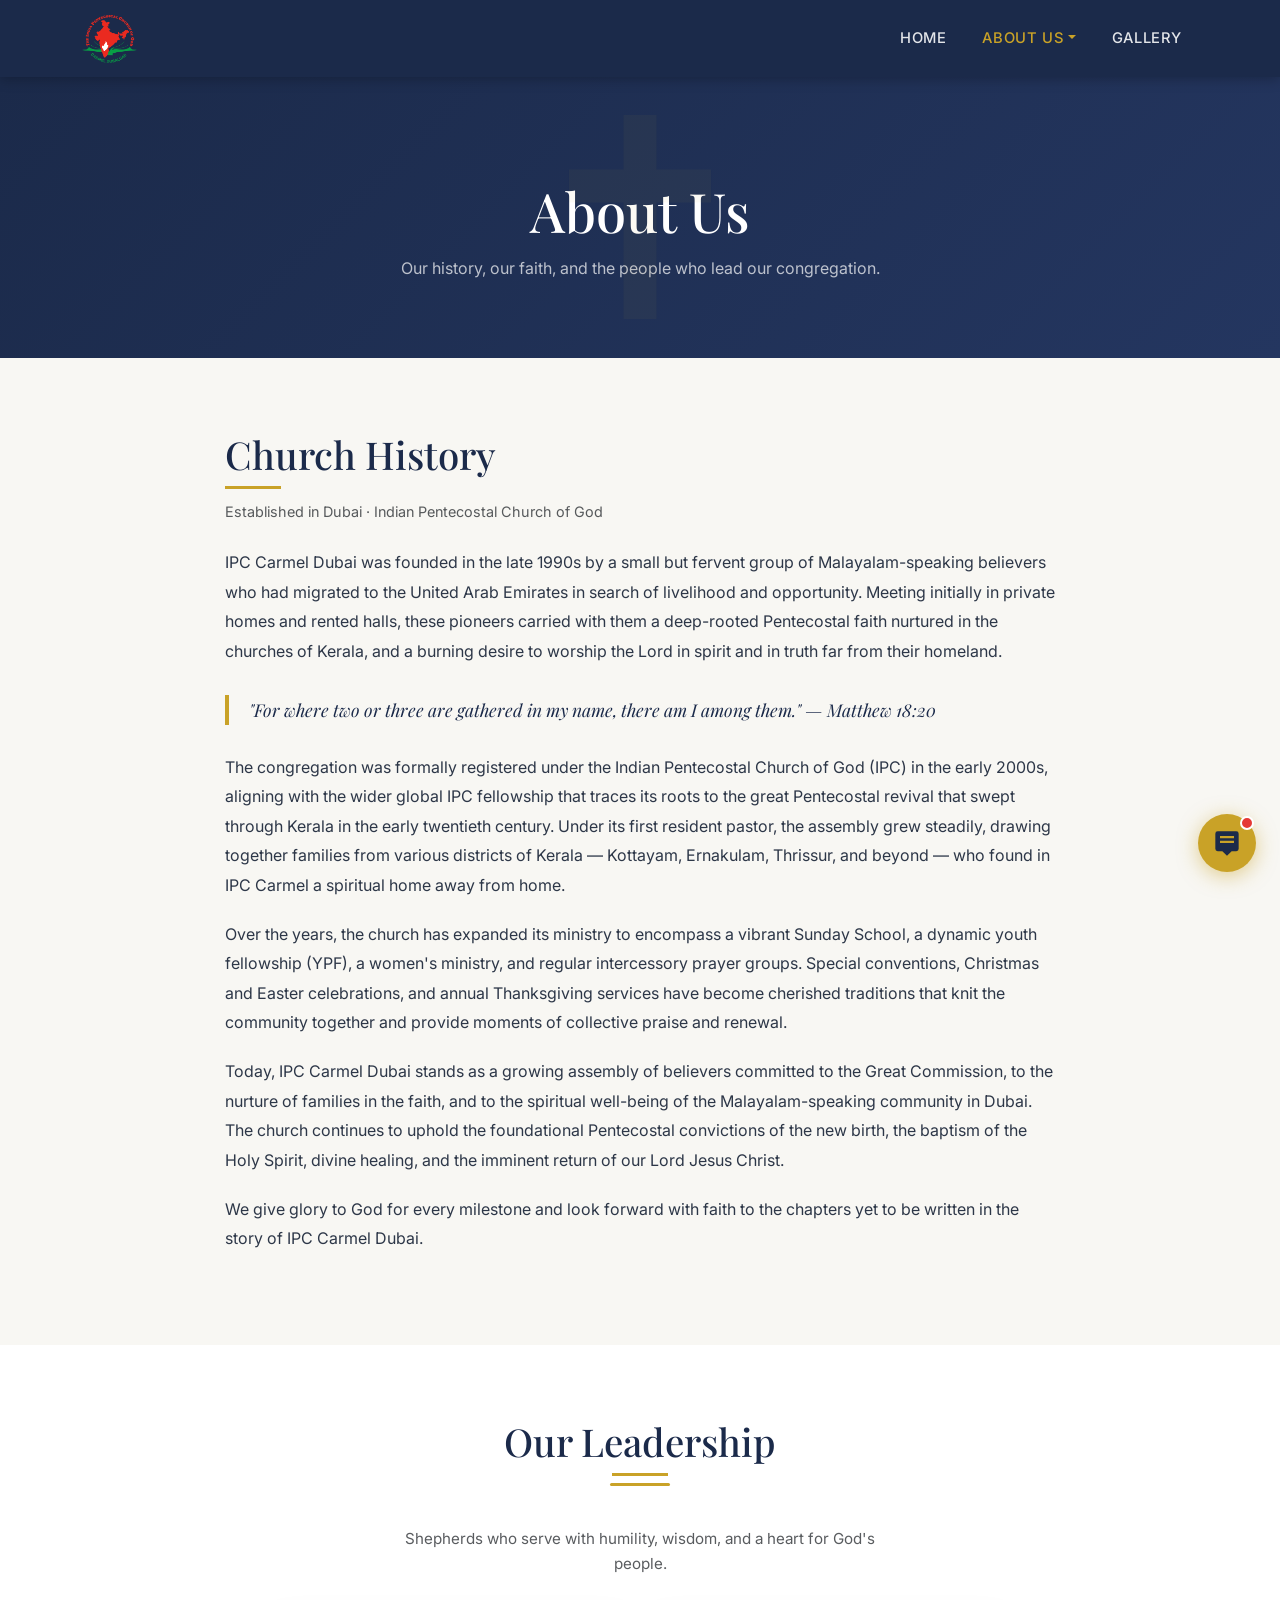
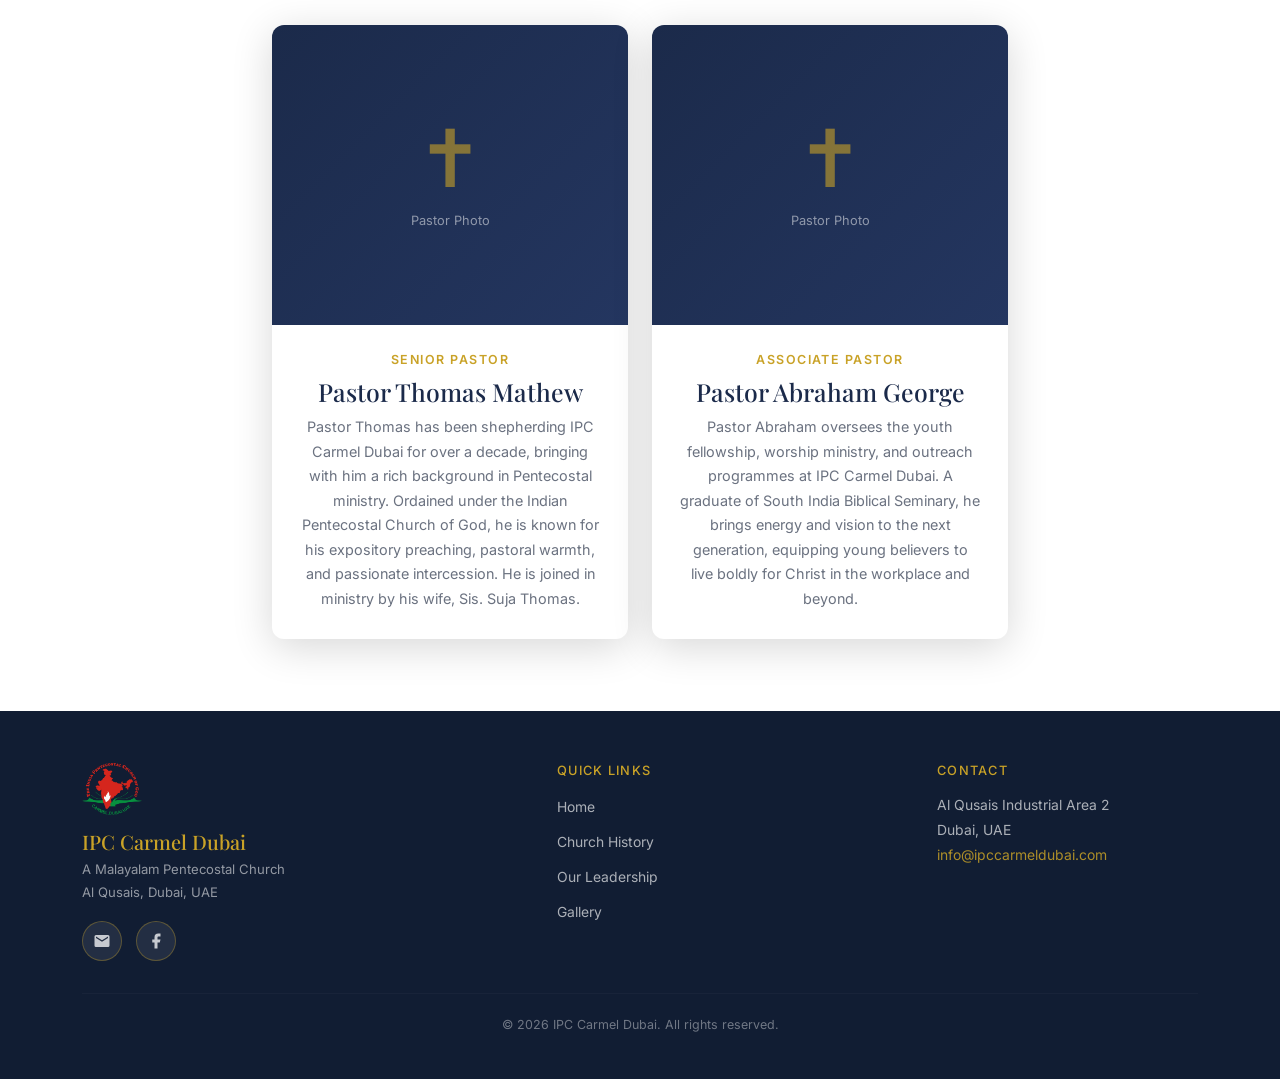
==== about.html @ 07fa3ba3 "Initial commit – IPC Carmel Dubai website" ====
<!DOCTYPE html>
<html lang="en">
<head>
  <meta charset="UTF-8">
  <meta name="viewport" content="width=device-width, initial-scale=1.0">
  <meta name="description" content="Learn about IPC Carmel Dubai – our church history, vision, and leadership team.">
  <title>About Us – IPC Carmel Dubai</title>
  <link rel="stylesheet" href="css/bootstrap.min.css">
  <link rel="stylesheet" href="css/style.css">
</head>
<body>

  <!-- ═══════════════════════════════ NAVBAR ═══════════════════════════════ -->
  <nav class="navbar navbar-expand-lg sticky-top" aria-label="Main navigation">
    <div class="container">
      <a class="navbar-brand" href="index.html">
        <img src="images/logo/logo.png" alt="IPC Carmel Dubai logo" width="180" height="57">
      </a>
      <button class="navbar-toggler" type="button"
              data-bs-toggle="collapse" data-bs-target="#mainNav"
              aria-controls="mainNav" aria-expanded="false" aria-label="Toggle navigation">
        <span class="navbar-toggler-icon"></span>
      </button>
      <div class="collapse navbar-collapse" id="mainNav">
        <ul class="navbar-nav ms-auto align-items-lg-center gap-lg-1">
          <li class="nav-item">
            <a class="nav-link" href="index.html">Home</a>
          </li>
          <li class="nav-item dropdown">
            <a class="nav-link dropdown-toggle active" href="#" role="button"
               data-bs-toggle="dropdown" aria-expanded="false">About Us</a>
            <ul class="dropdown-menu">
              <li><a class="dropdown-item" href="#church-history">Church History</a></li>
              <li><a class="dropdown-item" href="#our-leadership">Our Leadership</a></li>
            </ul>
          </li>
          <li class="nav-item">
            <a class="nav-link" href="gallery.html">Gallery</a>
          </li>
        </ul>
      </div>
    </div>
  </nav>
  <!-- /NAVBAR -->

  <!-- ═══════════════════════════ PAGE HERO ════════════════════════════════ -->
  <div class="page-hero">
    <div class="container">
      <h1>About Us</h1>
      <p>Our history, our faith, and the people who lead our congregation.</p>
    </div>
  </div>

  <!-- ═══════════════════════════ CHURCH HISTORY ═══════════════════════════ -->
  <section class="history-section" id="church-history" aria-labelledby="historyHeading">
    <div class="container">
      <div class="row justify-content-center">
        <div class="col-12 col-lg-9">

          <div class="fade-up">
            <h2 class="section-heading" id="historyHeading">Church History</h2>
            <p class="text-muted mt-1 mb-4" style="font-size:0.9rem;">
              Established in Dubai · Indian Pentecostal Church of God
            </p>
          </div>

          <div class="history-content fade-up">
            <p>
              IPC Carmel Dubai was founded in the late 1990s by a small but fervent group of
              Malayalam-speaking believers who had migrated to the United Arab Emirates in search
              of livelihood and opportunity. Meeting initially in private homes and rented halls,
              these pioneers carried with them a deep-rooted Pentecostal faith nurtured in the
              churches of Kerala, and a burning desire to worship the Lord in spirit and in truth
              far from their homeland.
            </p>

            <div class="history-accent">
              "For where two or three are gathered in my name, there am I among them."
              — Matthew 18:20
            </div>

            <p>
              The congregation was formally registered under the Indian Pentecostal Church of God
              (IPC) in the early 2000s, aligning with the wider global IPC fellowship that traces
              its roots to the great Pentecostal revival that swept through Kerala in the early
              twentieth century. Under its first resident pastor, the assembly grew steadily,
              drawing together families from various districts of Kerala — Kottayam, Ernakulam,
              Thrissur, and beyond — who found in IPC Carmel a spiritual home away from home.
            </p>

            <p>
              Over the years, the church has expanded its ministry to encompass a vibrant Sunday
              School, a dynamic youth fellowship (YPF), a women's ministry, and regular
              intercessory prayer groups. Special conventions, Christmas and Easter celebrations,
              and annual Thanksgiving services have become cherished traditions that knit the
              community together and provide moments of collective praise and renewal.
            </p>

            <p>
              Today, IPC Carmel Dubai stands as a growing assembly of believers committed to the
              Great Commission, to the nurture of families in the faith, and to the spiritual
              well-being of the Malayalam-speaking community in Dubai. The church continues to
              uphold the foundational Pentecostal convictions of the new birth, the baptism of
              the Holy Spirit, divine healing, and the imminent return of our Lord Jesus Christ.
            </p>

            <p>
              We give glory to God for every milestone and look forward with faith to the
              chapters yet to be written in the story of IPC Carmel Dubai.
            </p>
          </div>

        </div>
      </div>
    </div>
  </section>
  <!-- /CHURCH HISTORY -->

  <!-- ═══════════════════════════ OUR LEADERSHIP ═══════════════════════════ -->
  <section class="leadership-section" id="our-leadership" aria-labelledby="leadershipHeading">
    <div class="container">

      <div class="text-center mb-5 fade-up">
        <h2 class="section-heading centered" id="leadershipHeading">Our Leadership</h2>
        <div class="gold-divider"></div>
        <p class="text-muted mt-2" style="max-width:520px;margin:0 auto;font-size:0.95rem;">
          Shepherds who serve with humility, wisdom, and a heart for God's people.
        </p>
      </div>

      <div class="row justify-content-center g-4">

        <!-- Senior Pastor card -->
        <div class="col-12 col-sm-8 col-md-5 col-lg-4 fade-up">
          <div class="pastor-card">
            <!--
              Replace this placeholder with a real photo:
              <img src="images/pastor-thomas.jpg" alt="Pastor Thomas Mathew" class="pastor-photo">
            -->
            <div class="pastor-photo-placeholder" role="img" aria-label="Pastor Thomas Mathew photo placeholder">
              <span aria-hidden="true">✝</span>
              <p>Pastor Photo</p>
            </div>
            <div class="pastor-info">
              <p class="pastor-title">Senior Pastor</p>
              <h3>Pastor Thomas Mathew</h3>
              <p>
                Pastor Thomas has been shepherding IPC Carmel Dubai for over a decade, bringing
                with him a rich background in Pentecostal ministry. Ordained under the Indian
                Pentecostal Church of God, he is known for his expository preaching,
                pastoral warmth, and passionate intercession. He is joined in ministry
                by his wife, Sis. Suja Thomas.
              </p>
            </div>
          </div>
        </div>

        <!-- Associate Pastor card -->
        <div class="col-12 col-sm-8 col-md-5 col-lg-4 fade-up">
          <div class="pastor-card">
            <div class="pastor-photo-placeholder" role="img" aria-label="Pastor Abraham George photo placeholder">
              <span aria-hidden="true">✝</span>
              <p>Pastor Photo</p>
            </div>
            <div class="pastor-info">
              <p class="pastor-title">Associate Pastor</p>
              <h3>Pastor Abraham George</h3>
              <p>
                Pastor Abraham oversees the youth fellowship, worship ministry, and outreach
                programmes at IPC Carmel Dubai. A graduate of South India Biblical Seminary,
                he brings energy and vision to the next generation, equipping young believers
                to live boldly for Christ in the workplace and beyond.
              </p>
            </div>
          </div>
        </div>

      </div>
    </div>
  </section>
  <!-- /OUR LEADERSHIP -->

  <!-- ═══════════════════════════════ FOOTER ═══════════════════════════════ -->
  <footer class="site-footer" aria-label="Site footer">
    <div class="container">
      <div class="row g-4 justify-content-between align-items-start">
        <div class="col-12 col-md-5 col-lg-4">
          <div class="footer-brand">
            <img src="images/logo/logo.png" alt="IPC Carmel Dubai logo" width="160" height="51">
            <h5>IPC Carmel Dubai</h5>
            <p>A Malayalam Pentecostal Church<br>Al Qusais, Dubai, UAE</p>
          </div>
          <div class="footer-social">
            <a href="mailto:info@ipccarmeldubai.com" aria-label="Email IPC Carmel Dubai">
              <svg width="18" height="18" viewBox="0 0 24 24" fill="currentColor" aria-hidden="true">
                <path d="M20 4H4a2 2 0 0 0-2 2v12a2 2 0 0 0 2 2h16a2 2 0 0 0 2-2V6a2 2 0 0 0-2-2zm0 4-8 5-8-5V6l8 5 8-5v2z"/>
              </svg>
            </a>
            <a href="https://www.facebook.com/" target="_blank" rel="noopener noreferrer"
               aria-label="IPC Carmel Dubai on Facebook">
              <svg width="18" height="18" viewBox="0 0 24 24" fill="currentColor" aria-hidden="true">
                <path d="M18 2h-3a5 5 0 0 0-5 5v3H7v4h3v8h4v-8h3l1-4h-4V7a1 1 0 0 1 1-1h3z"/>
              </svg>
            </a>
          </div>
        </div>
        <div class="col-6 col-md-3">
          <h6 style="color:var(--gold);font-size:0.8rem;text-transform:uppercase;letter-spacing:0.1em;margin-bottom:14px;font-family:var(--sans);">Quick Links</h6>
          <ul style="list-style:none;padding:0;margin:0;display:flex;flex-direction:column;gap:8px;">
            <li><a href="index.html"               style="color:rgba(255,255,255,0.65);font-size:0.87rem;">Home</a></li>
            <li><a href="#church-history"           style="color:rgba(255,255,255,0.65);font-size:0.87rem;">Church History</a></li>
            <li><a href="#our-leadership"           style="color:rgba(255,255,255,0.65);font-size:0.87rem;">Our Leadership</a></li>
            <li><a href="gallery.html"              style="color:rgba(255,255,255,0.65);font-size:0.87rem;">Gallery</a></li>
          </ul>
        </div>
        <div class="col-6 col-md-3">
          <h6 style="color:var(--gold);font-size:0.8rem;text-transform:uppercase;letter-spacing:0.1em;margin-bottom:14px;font-family:var(--sans);">Contact</h6>
          <address style="font-style:normal;font-size:0.87rem;color:rgba(255,255,255,0.65);line-height:1.8;margin:0;">
            Al Qusais Industrial Area 2<br>Dubai, UAE<br>
            <a href="mailto:info@ipccarmeldubai.com" style="color:rgba(201,162,39,0.85);">info@ipccarmeldubai.com</a>
          </address>
        </div>
      </div>
      <hr class="footer-divider">
      <p class="footer-copy">&copy; <span id="footerYear"></span> IPC Carmel Dubai. All rights reserved.</p>
    </div>
  </footer>
  <!-- /FOOTER -->

  <script src="js/bootstrap.bundle.min.js"></script>
  <script src="js/main.js"></script>
  <script src="js/chatbot.js"></script>
  <script>document.getElementById('footerYear').textContent = new Date().getFullYear();</script>
</body>
</html>
---- css/style.css ----
/* =========================================================
   IPC Carmel Dubai – Custom Stylesheet
   Theme: Deep Navy #1B2A4A  |  Gold #C9A227
   ========================================================= */

/* ---------- Google Fonts (local fallback to system serif) ---------- */
@import url('https://fonts.googleapis.com/css2?family=Playfair+Display:wght@400;600;700&family=Inter:wght@300;400;500;600&display=swap');

/* ---------- CSS Variables ---------- */
:root {
  --navy:      #1B2A4A;
  --navy-dark: #111d33;
  --navy-mid:  #243660;
  --gold:      #C9A227;
  --gold-light:#e0b93a;
  --white:     #ffffff;
  --off-white: #f8f7f3;
  --text:      #2d3748;
  --text-muted:#6b7280;
  --serif:     'Playfair Display', Georgia, serif;
  --sans:      'Inter', system-ui, sans-serif;
  --radius:    8px;
  --shadow:    0 4px 24px rgba(0,0,0,0.10);
  --shadow-lg: 0 8px 40px rgba(0,0,0,0.16);
  --transition:0.3s ease;
}

/* ---------- Reset & Base ---------- */
*, *::before, *::after { box-sizing: border-box; }

html { scroll-behavior: smooth; }

body {
  font-family: var(--sans);
  color: var(--text);
  background: var(--white);
  line-height: 1.7;
  font-size: 16px;
  overflow-x: hidden;
}

h1, h2, h3, h4, h5 {
  font-family: var(--serif);
  color: var(--navy);
  line-height: 1.25;
}

a { color: var(--gold); text-decoration: none; transition: color var(--transition); }
a:hover { color: var(--gold-light); }

img { max-width: 100%; height: auto; display: block; }

/* ---------- Utility ---------- */
.text-gold  { color: var(--gold) !important; }
.text-navy  { color: var(--navy) !important; }
.bg-navy    { background-color: var(--navy) !important; }
.bg-gold    { background-color: var(--gold) !important; }
.bg-off     { background-color: var(--off-white) !important; }

.section-heading {
  font-family: var(--serif);
  font-size: clamp(1.6rem, 3vw, 2.4rem);
  color: var(--navy);
  position: relative;
  display: inline-block;
  margin-bottom: 0.4rem;
}
.section-heading::after {
  content: '';
  display: block;
  width: 56px;
  height: 3px;
  background: var(--gold);
  margin-top: 8px;
}
.section-heading.centered::after { margin-left: auto; margin-right: auto; }

.section-wrap { padding: 72px 0; }
.section-wrap-sm { padding: 48px 0; }

/* ---------- Navbar ---------- */
.navbar {
  background: var(--navy) !important;
  padding: 0.6rem 1.2rem;
  box-shadow: 0 2px 12px rgba(0,0,0,0.25);
  z-index: 1050;
}

.navbar-brand img {
  height: 48px;
  width: auto;
  filter: brightness(1.1);
}

.navbar-nav .nav-link {
  font-family: var(--sans);
  font-weight: 500;
  font-size: 0.92rem;
  color: rgba(255,255,255,0.88) !important;
  letter-spacing: 0.04em;
  padding: 0.5rem 1rem !important;
  transition: color var(--transition);
  text-transform: uppercase;
}
.navbar-nav .nav-link:hover,
.navbar-nav .nav-link.active { color: var(--gold) !important; }

.navbar-toggler {
  border: 1.5px solid var(--gold);
  padding: 4px 8px;
}
.navbar-toggler-icon {
  background-image: url("data:image/svg+xml,%3csvg xmlns='http://www.w3.org/2000/svg' viewBox='0 0 30 30'%3e%3cpath stroke='%23C9A227' stroke-linecap='round' stroke-miterlimit='10' stroke-width='2' d='M4 7h22M4 15h22M4 23h22'/%3e%3c/svg%3e");
}

.dropdown-menu {
  background: var(--navy-dark);
  border: 1px solid rgba(201,162,39,0.3);
  border-radius: var(--radius);
  min-width: 200px;
  margin-top: 4px;
  padding: 6px 0;
}
.dropdown-item {
  color: rgba(255,255,255,0.85) !important;
  font-size: 0.88rem;
  font-weight: 400;
  padding: 8px 20px;
  transition: background var(--transition), color var(--transition);
}
.dropdown-item:hover, .dropdown-item:focus {
  background: rgba(201,162,39,0.15) !important;
  color: var(--gold) !important;
}

/* ---------- Hero Section ---------- */
.hero {
  position: relative;
  width: 100%;
  height: 72vh;
  min-height: 420px;
  max-height: 720px;
  overflow: hidden;
  background: linear-gradient(135deg, var(--navy) 0%, var(--navy-mid) 60%, #2a4a7a 100%);
  border-bottom: 6px solid var(--gold);
  box-shadow: 0 6px 0 var(--gold);
}

.hero-video-wrap {
  position: absolute;
  inset: 0;
  overflow: hidden;
}

.hero-video {
  position: absolute;
  inset: 0;
  width: 100%;
  height: 100%;
  object-fit: cover;
  opacity: 0;
  transition: opacity 1s ease;
  z-index: 1;
}
.hero-video.active { opacity: 1; z-index: 2; }

/* Dark overlay for readability */
.hero-overlay {
  position: absolute;
  inset: 0;
  z-index: 3;
}

/* Base dark gradient */
.hero-overlay::before {
  content: '';
  position: absolute;
  inset: 0;
  background: linear-gradient(
    to bottom,
    rgba(0,0,0,0.35) 0%,
    rgba(0,0,0,0.55) 100%
  );
}

/* Diagonal scan-line shade effect */
.hero-overlay::after {
  content: '';
  position: absolute;
  inset: 0;
  background: repeating-linear-gradient(
    -45deg,
    rgba(0,0,0,0.08) 0px,
    rgba(0,0,0,0.08) 1px,
    transparent      1px,
    transparent      6px
  );
}

/* Fixed text – sits above videos and overlay */
.hero-text {
  position: absolute;
  inset: 0;
  z-index: 4;
  display: flex;
  flex-direction: column;
  align-items: center;
  justify-content: center;
  text-align: center;
  padding: 1rem;
  padding-top: 60px; /* nudge text down toward true center */
  pointer-events: none;
}

.hero-text .welcome-label {
  font-family: var(--sans);
  font-size: clamp(0.75rem, 1.8vw, 0.95rem);
  font-weight: 500;
  letter-spacing: 0.3em;
  text-transform: uppercase;
  color: var(--white);
  margin-bottom: 10px;
  opacity: 0.85;
}

.hero-text h1 {
  font-family: var(--serif);
  font-size: clamp(2.4rem, 7vw, 5.8rem);
  font-weight: 700;
  color: var(--white);
  margin: 0;
  text-shadow: none;
  line-height: 1.1;
}

.hero-text .hero-subtitle { display: none; }

.hero-service-info {
  margin-top: 14px;
  font-family: var(--sans);
  font-size: clamp(0.78rem, 1.6vw, 0.95rem);
  color: rgba(255,255,255,0.82);
  font-weight: 400;
  letter-spacing: 0.04em;
}

/* Hero video indicator dots */
.hero-dots {
  position: absolute;
  bottom: 28px;
  left: 50%;
  transform: translateX(-50%);
  z-index: 5;
  display: flex;
  gap: 10px;
}
.hero-dot {
  width: 10px;
  height: 10px;
  border-radius: 50%;
  background: rgba(255,255,255,0.4);
  border: 1.5px solid rgba(255,255,255,0.6);
  cursor: pointer;
  transition: background var(--transition), transform var(--transition);
}
.hero-dot.active {
  background: var(--gold);
  border-color: var(--gold);
  transform: scale(1.25);
}

/* ---------- Intro + Events Row ---------- */
.two-col-section { padding: 48px 0 56px; background: var(--off-white); }

.media-card {
  background: var(--white);
  border-radius: var(--radius);
  overflow: hidden;
  box-shadow: var(--shadow);
  display: flex;
  flex-direction: column;
  transition: box-shadow var(--transition), transform var(--transition);
}
.media-card.h-100 { height: 100%; }
.media-card:hover {
  box-shadow: var(--shadow-lg);
  transform: translateY(-3px);
}

.media-card-header {
  background: var(--navy);
  padding: 14px 20px;
  display: flex;
  align-items: center;
  gap: 10px;
  flex-shrink: 0;
}
.media-card-header h3 {
  font-family: var(--sans);
  font-size: 0.92rem;
  font-weight: 600;
  color: var(--gold);
  margin: 0;
  text-transform: uppercase;
  letter-spacing: 0.08em;
}
.media-card-header .card-icon {
  color: var(--gold);
  font-size: 1.1rem;
}

.media-card-body { padding: 0; }

.yt-iframe-wrap {
  position: relative;
  padding-bottom: 56.25%;
  height: 0;
  overflow: hidden;
  flex-shrink: 0;
}
.yt-iframe-wrap iframe {
  position: absolute;
  top: 0; left: 0;
  width: 100%; height: 100%;
  border: none;
}

.event-img-wrap {
  position: relative;
  overflow: hidden;
  flex-shrink: 0;
}
.event-img-wrap img {
  width: 100%;
  height: 280px;
  object-fit: cover;
  display: block;
  transition: transform 0.5s ease;
}
.event-img-wrap:hover img { transform: scale(1.03); }

.event-img-placeholder {
  width: 100%;
  height: 280px;
  background: linear-gradient(135deg, var(--navy) 0%, var(--navy-mid) 100%);
  display: flex;
  flex-direction: column;
  align-items: center;
  justify-content: center;
  gap: 8px;
  text-align: center;
  padding: 20px;
}
.event-img-placeholder span { font-size: 2.5rem; }
.event-img-placeholder p {
  color: var(--gold);
  font-family: var(--serif);
  font-size: 1rem;
  margin: 0;
}
.event-img-placeholder small {
  color: rgba(255,255,255,0.4);
  font-size: 0.72rem;
}

.event-info {
  padding: 20px 22px 24px;
  flex: 1;
}
.event-info .event-date {
  font-size: 0.78rem;
  font-weight: 600;
  color: var(--gold);
  text-transform: uppercase;
  letter-spacing: 0.08em;
  margin-bottom: 6px;
}
.event-info h4 {
  font-family: var(--serif);
  font-size: 1.2rem;
  color: var(--navy);
  margin-bottom: 6px;
}
.event-info p {
  font-size: 0.88rem;
  color: var(--text-muted);
  margin: 0;
}

/* ---------- YouTube Spotlight ---------- */
.spotlight-section {
  padding: 72px 0;
  background: var(--white);
}

.yt-card {
  background: var(--white);
  border-radius: var(--radius);
  overflow: hidden;
  box-shadow: var(--shadow);
  transition: box-shadow var(--transition), transform var(--transition);
}
.yt-card:hover {
  box-shadow: var(--shadow-lg);
  transform: translateY(-4px);
}
.yt-card-label {
  padding: 12px 16px 14px;
  background: var(--navy);
}
.yt-card-label p {
  margin: 0;
  font-size: 0.83rem;
  font-weight: 500;
  color: rgba(255,255,255,0.85);
  font-family: var(--sans);
}

/* ---------- Section Divider ---------- */
.gold-divider {
  width: 60px;
  height: 3px;
  background: var(--gold);
  margin: 0 auto 40px;
  border-radius: 2px;
}

/* ---------- Footer ---------- */
.site-footer {
  background: var(--navy-dark);
  color: rgba(255,255,255,0.8);
  padding: 52px 0 28px;
}

.footer-brand img {
  height: 52px;
  width: auto;
  margin-bottom: 14px;
}
.footer-brand h5 {
  font-family: var(--serif);
  font-size: 1.25rem;
  color: var(--gold);
  margin-bottom: 4px;
}
.footer-brand p {
  font-size: 0.82rem;
  color: rgba(255,255,255,0.55);
  margin: 0;
}

.footer-social {
  display: flex;
  gap: 14px;
  margin-top: 18px;
  align-items: center;
}
.footer-social a {
  display: flex;
  align-items: center;
  justify-content: center;
  width: 40px;
  height: 40px;
  border-radius: 50%;
  background: rgba(255,255,255,0.08);
  border: 1.5px solid rgba(201,162,39,0.35);
  color: rgba(255,255,255,0.75);
  font-size: 1.1rem;
  transition: background var(--transition), border-color var(--transition), color var(--transition), transform var(--transition);
  text-decoration: none;
}
.footer-social a:hover {
  background: var(--gold);
  border-color: var(--gold);
  color: var(--navy);
  transform: translateY(-2px);
}

.footer-divider {
  border-color: rgba(255,255,255,0.1);
  margin: 32px 0 20px;
}
.footer-copy {
  font-size: 0.78rem;
  color: rgba(255,255,255,0.4);
  text-align: center;
}

/* ---------- About Page ---------- */
.page-hero {
  background: linear-gradient(135deg, var(--navy) 0%, var(--navy-mid) 100%);
  padding: 100px 0 60px;
  text-align: center;
  position: relative;
  overflow: hidden;
}
.page-hero::before {
  content: '✝';
  position: absolute;
  font-size: 280px;
  color: rgba(201,162,39,0.05);
  top: 50%;
  left: 50%;
  transform: translate(-50%, -50%);
  pointer-events: none;
  line-height: 1;
}
.page-hero h1 {
  color: var(--white);
  font-size: clamp(2rem, 5vw, 3.4rem);
  margin-bottom: 10px;
}
.page-hero p {
  color: rgba(255,255,255,0.7);
  font-size: 1rem;
}

.history-section { padding: 72px 0; background: var(--off-white); }

.history-content p {
  font-size: 1rem;
  color: var(--text);
  margin-bottom: 1.2rem;
  line-height: 1.85;
}

.history-accent {
  border-left: 4px solid var(--gold);
  padding-left: 20px;
  margin: 28px 0;
  font-style: italic;
  color: var(--navy);
  font-family: var(--serif);
  font-size: 1.1rem;
}

.leadership-section { padding: 72px 0; background: var(--white); }

.pastor-card {
  background: var(--white);
  border-radius: 12px;
  overflow: hidden;
  box-shadow: var(--shadow-lg);
  max-width: 380px;
  margin: 0 auto;
  transition: transform var(--transition), box-shadow var(--transition);
}
.pastor-card:hover {
  transform: translateY(-5px);
  box-shadow: 0 16px 48px rgba(0,0,0,0.18);
}
.pastor-photo {
  width: 100%;
  height: 300px;
  object-fit: cover;
  background: linear-gradient(135deg, var(--navy) 0%, var(--navy-mid) 100%);
}
.pastor-photo-placeholder {
  width: 100%;
  height: 300px;
  background: linear-gradient(135deg, var(--navy) 0%, var(--navy-mid) 100%);
  display: flex;
  flex-direction: column;
  align-items: center;
  justify-content: center;
  gap: 12px;
}
.pastor-photo-placeholder span {
  font-size: 5rem;
  color: rgba(201,162,39,0.6);
  line-height: 1;
}
.pastor-photo-placeholder p {
  font-size: 0.8rem;
  color: rgba(255,255,255,0.5);
  margin: 0;
  font-family: var(--sans);
}
.pastor-info {
  padding: 24px 28px 28px;
  text-align: center;
}
.pastor-info .pastor-title {
  font-size: 0.78rem;
  font-weight: 600;
  text-transform: uppercase;
  letter-spacing: 0.12em;
  color: var(--gold);
  margin-bottom: 6px;
}
.pastor-info h3 {
  font-size: 1.55rem;
  color: var(--navy);
  margin-bottom: 8px;
}
.pastor-info p {
  font-size: 0.9rem;
  color: var(--text-muted);
  margin: 0;
  line-height: 1.7;
}

/* ---------- Gallery Page ---------- */
.gallery-section { padding: 64px 0; background: var(--off-white); }

.gallery-grid .col { margin-bottom: 20px; }

.gallery-item {
  position: relative;
  border-radius: var(--radius);
  overflow: hidden;
  box-shadow: var(--shadow);
  cursor: pointer;
  aspect-ratio: 4/3;
  background: var(--navy);
}
.gallery-item img {
  width: 100%;
  height: 100%;
  object-fit: cover;
  transition: transform 0.5s ease, filter 0.5s ease;
  display: block;
}
.gallery-item:hover img {
  transform: scale(1.07);
  filter: brightness(0.75);
}
.gallery-item-overlay {
  position: absolute;
  inset: 0;
  display: flex;
  align-items: center;
  justify-content: center;
  opacity: 0;
  transition: opacity var(--transition);
}
.gallery-item:hover .gallery-item-overlay { opacity: 1; }
.gallery-item-overlay span {
  font-size: 2rem;
  color: var(--gold);
  filter: drop-shadow(0 2px 6px rgba(0,0,0,0.5));
}

/* Lightbox */
.lightbox-overlay {
  display: none;
  position: fixed;
  inset: 0;
  background: rgba(0,0,0,0.92);
  z-index: 9999;
  align-items: center;
  justify-content: center;
  padding: 20px;
}
.lightbox-overlay.open { display: flex; }
.lightbox-inner {
  position: relative;
  max-width: 90vw;
  max-height: 88vh;
}
.lightbox-inner img {
  max-width: 100%;
  max-height: 85vh;
  object-fit: contain;
  border-radius: var(--radius);
  box-shadow: 0 8px 60px rgba(0,0,0,0.7);
}
.lightbox-close {
  position: absolute;
  top: -14px;
  right: -14px;
  width: 36px;
  height: 36px;
  border-radius: 50%;
  background: var(--gold);
  color: var(--navy);
  border: none;
  font-size: 1.2rem;
  font-weight: 700;
  cursor: pointer;
  display: flex;
  align-items: center;
  justify-content: center;
  line-height: 1;
}
.lightbox-nav {
  position: absolute;
  top: 50%;
  transform: translateY(-50%);
  background: rgba(201,162,39,0.85);
  color: var(--navy);
  border: none;
  width: 40px;
  height: 40px;
  border-radius: 50%;
  font-size: 1.2rem;
  font-weight: 700;
  cursor: pointer;
  display: flex;
  align-items: center;
  justify-content: center;
  transition: background var(--transition);
}
.lightbox-nav:hover { background: var(--gold); }
.lightbox-prev { left: -52px; }
.lightbox-next { right: -52px; }

@media (max-width: 600px) {
  .lightbox-prev { left: 4px; }
  .lightbox-next { right: 4px; }
}

/* ---------- Chatbot Widget ---------- */
.chat-toggle-btn {
  position: fixed;
  bottom: 28px;
  right: 24px;
  z-index: 8000;
  width: 58px;
  height: 58px;
  border-radius: 50%;
  background: var(--gold);
  border: none;
  cursor: pointer;
  display: flex;
  align-items: center;
  justify-content: center;
  box-shadow: 0 4px 20px rgba(201,162,39,0.5);
  transition: transform var(--transition), box-shadow var(--transition);
}
.chat-toggle-btn:hover {
  transform: scale(1.1);
  box-shadow: 0 6px 28px rgba(201,162,39,0.65);
}
.chat-toggle-btn svg { width: 28px; height: 28px; fill: var(--navy); }
.chat-toggle-btn .close-icon { display: none; }
.chat-toggle-btn.open .chat-icon { display: none; }
.chat-toggle-btn.open .close-icon { display: block; }

.chat-badge {
  position: absolute;
  top: 2px;
  right: 2px;
  width: 14px;
  height: 14px;
  border-radius: 50%;
  background: #e53935;
  border: 2px solid var(--white);
  transition: opacity var(--transition);
}
.chat-toggle-btn.open .chat-badge { opacity: 0; }

.chat-window {
  position: fixed;
  bottom: 98px;
  right: 24px;
  z-index: 7999;
  width: min(360px, calc(100vw - 32px));
  background: var(--white);
  border-radius: 14px;
  box-shadow: 0 8px 50px rgba(0,0,0,0.22);
  display: flex;
  flex-direction: column;
  overflow: hidden;
  opacity: 0;
  transform: translateY(20px) scale(0.96);
  pointer-events: none;
  transition: opacity 0.25s ease, transform 0.25s ease;
  max-height: 70vh;
}
.chat-window.open {
  opacity: 1;
  transform: translateY(0) scale(1);
  pointer-events: all;
}

.chat-header {
  background: var(--navy);
  padding: 14px 18px;
  display: flex;
  align-items: center;
  gap: 10px;
}
.chat-avatar {
  width: 36px;
  height: 36px;
  border-radius: 50%;
  background: var(--gold);
  display: flex;
  align-items: center;
  justify-content: center;
  font-size: 1.1rem;
  flex-shrink: 0;
}
.chat-header-text h6 {
  margin: 0;
  color: var(--white);
  font-size: 0.9rem;
  font-weight: 600;
  font-family: var(--sans);
}
.chat-header-text span {
  font-size: 0.72rem;
  color: rgba(255,255,255,0.55);
}

.chat-messages {
  flex: 1;
  overflow-y: auto;
  padding: 16px 14px 8px;
  display: flex;
  flex-direction: column;
  gap: 10px;
  scroll-behavior: smooth;
}

.chat-bubble {
  max-width: 88%;
  padding: 10px 14px;
  border-radius: 14px;
  font-size: 0.87rem;
  line-height: 1.55;
  font-family: var(--sans);
}
.chat-bubble.bot {
  background: var(--off-white);
  color: var(--text);
  border-bottom-left-radius: 4px;
  align-self: flex-start;
  border: 1px solid rgba(0,0,0,0.07);
}
.chat-bubble.user {
  background: var(--navy);
  color: var(--white);
  border-bottom-right-radius: 4px;
  align-self: flex-end;
}

.chat-questions {
  padding: 6px 12px 14px;
  display: flex;
  flex-direction: column;
  gap: 7px;
}
.chat-q-btn {
  background: var(--white);
  border: 1.5px solid rgba(201,162,39,0.5);
  border-radius: 20px;
  padding: 8px 14px;
  font-size: 0.82rem;
  font-family: var(--sans);
  color: var(--navy);
  cursor: pointer;
  text-align: left;
  transition: background var(--transition), border-color var(--transition), color var(--transition);
  font-weight: 500;
}
.chat-q-btn:hover {
  background: var(--navy);
  border-color: var(--navy);
  color: var(--gold);
}

/* ---------- Scroll Animations ---------- */
.fade-up {
  opacity: 0;
  transform: translateY(28px);
  transition: opacity 0.6s ease, transform 0.6s ease;
}
.fade-up.visible {
  opacity: 1;
  transform: translateY(0);
}

/* Stagger delays */
.fade-up:nth-child(2) { transition-delay: 0.1s; }
.fade-up:nth-child(3) { transition-delay: 0.2s; }
.fade-up:nth-child(4) { transition-delay: 0.3s; }

/* ---------- Responsive ---------- */
@media (max-width: 768px) {
  .section-wrap { padding: 48px 0; }
  .two-col-section { padding: 32px 0; }
  .spotlight-section { padding: 40px 0; }
  .history-section, .leadership-section { padding: 40px 0; }
  .gallery-section { padding: 32px 0; }
  .page-hero { padding: 80px 0 44px; }
  .hero { height: 65vh; min-height: 360px; }
  .event-img-wrap img { height: 220px; }

  /* Footer stacks cleanly */
  .site-footer .row { gap: 28px; }
  .footer-brand { text-align: center; }
  .footer-brand img { margin: 0 auto 12px; }
  .footer-social { justify-content: center; }

  /* History accent text */
  .history-accent { font-size: 1rem; }
}

@media (max-width: 576px) {
  /* Hero service info wraps neatly */
  .hero-service-info {
    font-size: 0.72rem;
    letter-spacing: 0.02em;
    padding: 0 12px;
    text-align: center;
    line-height: 1.6;
  }

  /* Two col cards full width, no side margin */
  .two-col-section .container { padding-left: 12px; padding-right: 12px; }

  /* Event info padding tighter on small screens */
  .event-info { padding: 16px 16px 20px; }

  /* Spotlight cards */
  .spotlight-section .container { padding-left: 12px; padding-right: 12px; }

  /* Pastor cards full width */
  .pastor-card { max-width: 100%; }

  /* Gallery grid 2 cols on small phones */
  .gallery-grid.row { --bs-gutter-x: 8px; --bs-gutter-y: 8px; }

  /* Lightbox nav inside image on small screens */
  .lightbox-prev { left: 4px; }
  .lightbox-next { right: 4px; }

  /* Footer columns stack to 50/50 then full */
  .site-footer .col-6 { width: 100%; }
}

@media (max-width: 480px) {
  .hero-text h1 { font-size: 2rem; }
  .navbar-brand img { height: 38px; }
  .chat-window { bottom: 90px; right: 12px; }
  .chat-toggle-btn { bottom: 20px; right: 16px; }

  /* Page hero smaller on phones */
  .page-hero { padding: 70px 0 36px; }
  .page-hero h1 { font-size: 1.8rem; }

  /* Section headings */
  .section-heading { font-size: 1.5rem; }

  /* YouTube spotlight single column labels */
  .yt-card-label p { font-size: 0.8rem; }
}

@media (max-width: 360px) {
  body { font-size: 15px; }
  .hero-text h1 { font-size: 1.6rem; }
  .hero-service-info { font-size: 0.68rem; }
  .navbar-brand img { height: 34px; }
  .two-col-section { padding: 24px 0; }
}
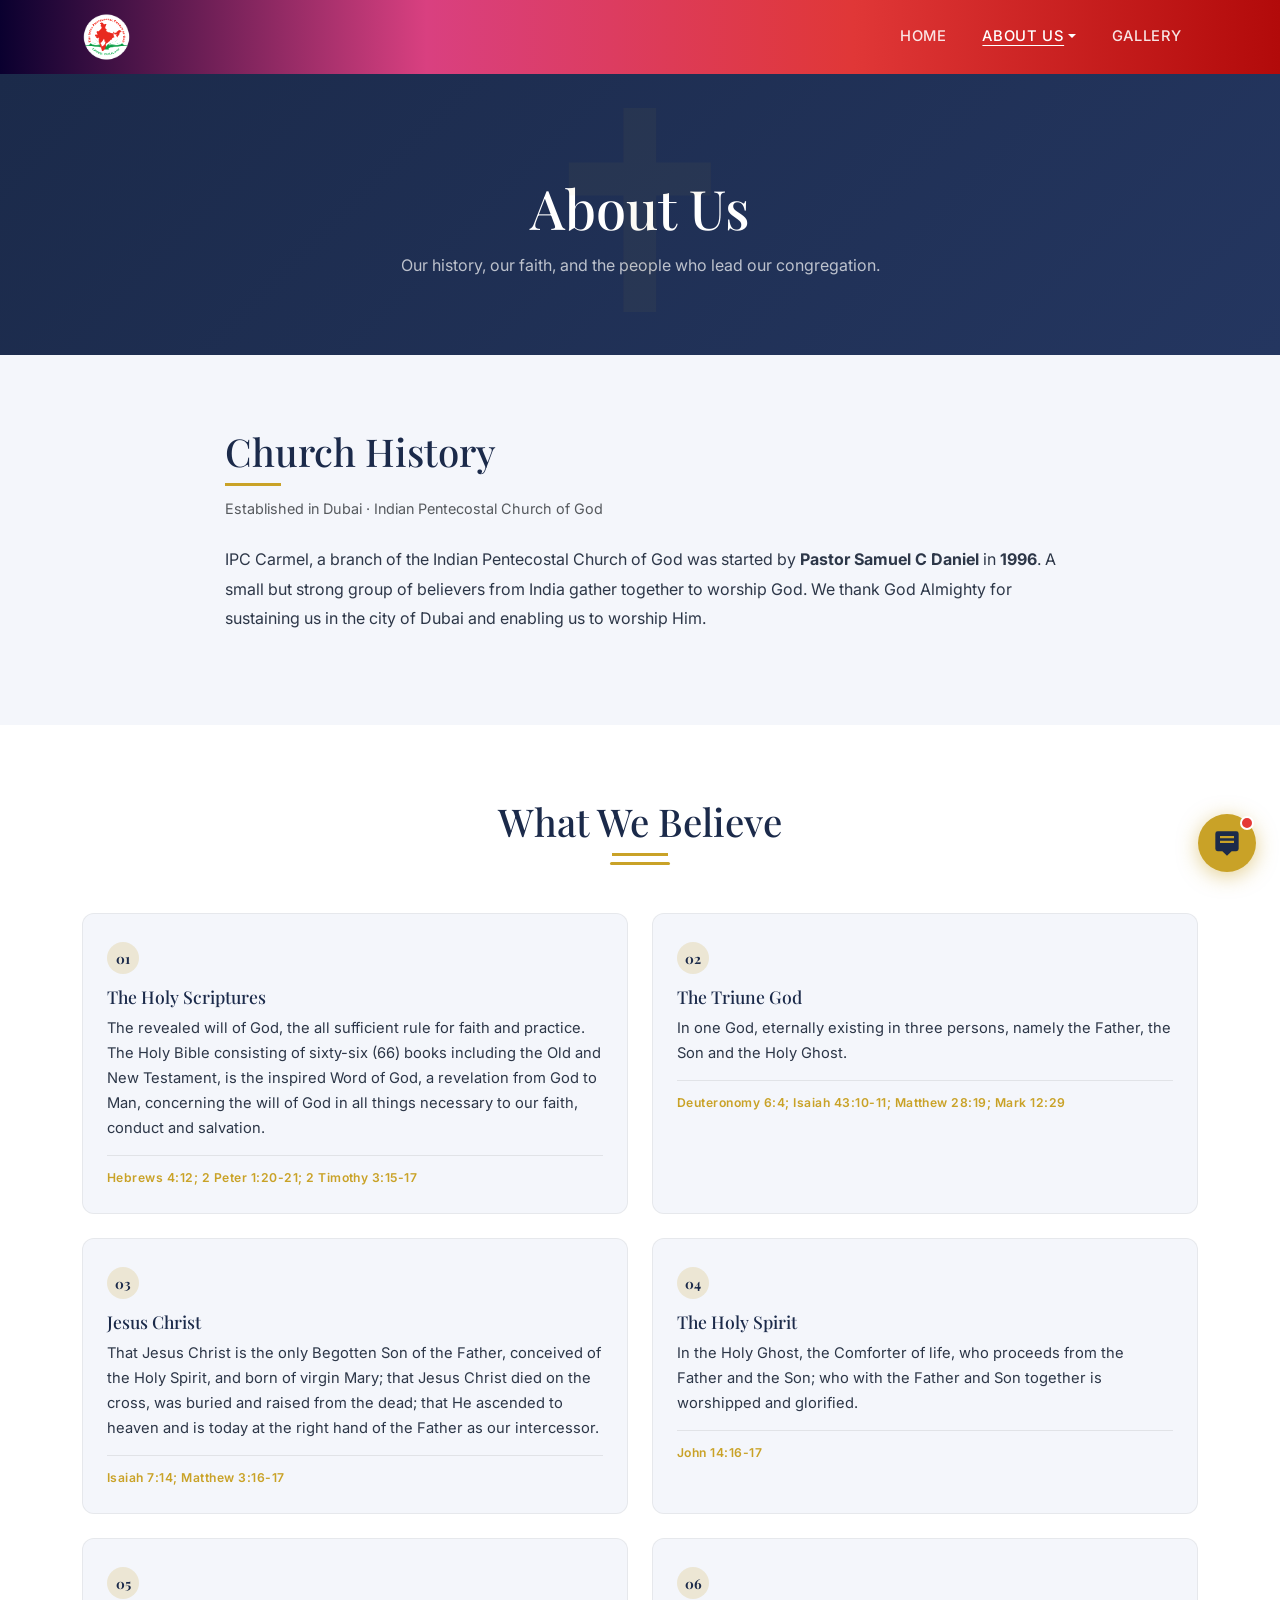
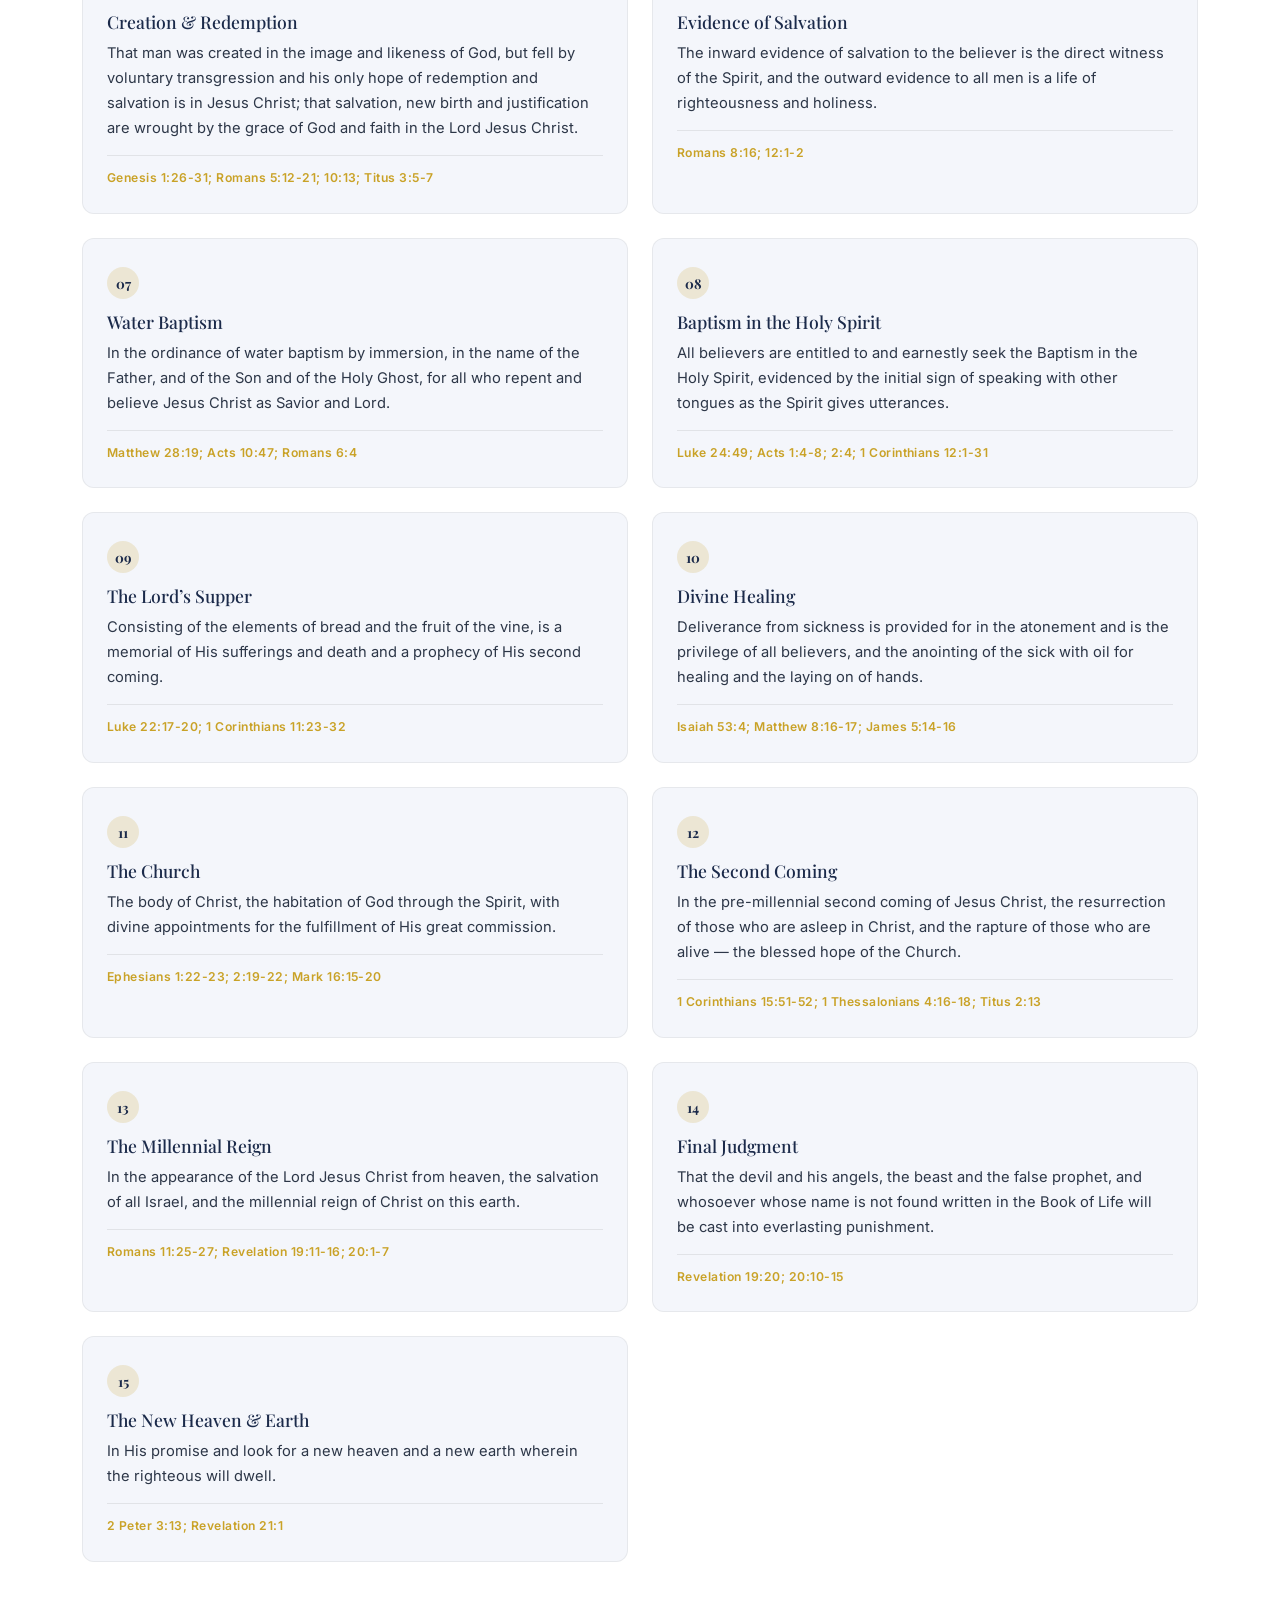
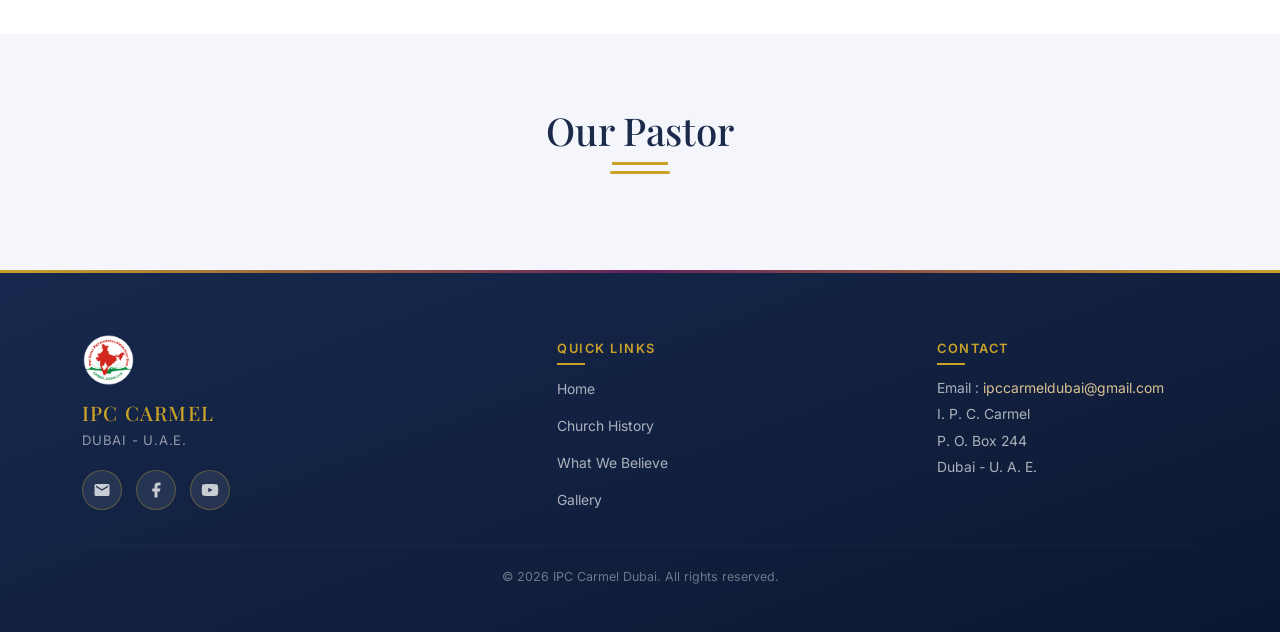
==== commit 4367a153: "Update real church content and redesign sections with new theme Replace placeholder content with rea" ====
--- a/about.html
+++ b/about.html
@@ -31,7 +31,8 @@
                data-bs-toggle="dropdown" aria-expanded="false">About Us</a>
             <ul class="dropdown-menu">
               <li><a class="dropdown-item" href="#church-history">Church History</a></li>
-              <li><a class="dropdown-item" href="#our-leadership">Our Leadership</a></li>
+              <li><a class="dropdown-item" href="#what-we-believe">What We Believe</a></li>
+              <li><a class="dropdown-item" href="#our-pastor">Our Pastor</a></li>
             </ul>
           </li>
           <li class="nav-item">
@@ -66,47 +67,10 @@
 
           <div class="history-content fade-up">
             <p>
-              IPC Carmel Dubai was founded in the late 1990s by a small but fervent group of
-              Malayalam-speaking believers who had migrated to the United Arab Emirates in search
-              of livelihood and opportunity. Meeting initially in private homes and rented halls,
-              these pioneers carried with them a deep-rooted Pentecostal faith nurtured in the
-              churches of Kerala, and a burning desire to worship the Lord in spirit and in truth
-              far from their homeland.
-            </p>
-
-            <div class="history-accent">
-              "For where two or three are gathered in my name, there am I among them."
-              — Matthew 18:20
-            </div>
-
-            <p>
-              The congregation was formally registered under the Indian Pentecostal Church of God
-              (IPC) in the early 2000s, aligning with the wider global IPC fellowship that traces
-              its roots to the great Pentecostal revival that swept through Kerala in the early
-              twentieth century. Under its first resident pastor, the assembly grew steadily,
-              drawing together families from various districts of Kerala — Kottayam, Ernakulam,
-              Thrissur, and beyond — who found in IPC Carmel a spiritual home away from home.
-            </p>
-
-            <p>
-              Over the years, the church has expanded its ministry to encompass a vibrant Sunday
-              School, a dynamic youth fellowship (YPF), a women's ministry, and regular
-              intercessory prayer groups. Special conventions, Christmas and Easter celebrations,
-              and annual Thanksgiving services have become cherished traditions that knit the
-              community together and provide moments of collective praise and renewal.
-            </p>
-
-            <p>
-              Today, IPC Carmel Dubai stands as a growing assembly of believers committed to the
-              Great Commission, to the nurture of families in the faith, and to the spiritual
-              well-being of the Malayalam-speaking community in Dubai. The church continues to
-              uphold the foundational Pentecostal convictions of the new birth, the baptism of
-              the Holy Spirit, divine healing, and the imminent return of our Lord Jesus Christ.
-            </p>
-
-            <p>
-              We give glory to God for every milestone and look forward with faith to the
-              chapters yet to be written in the story of IPC Carmel Dubai.
+              IPC Carmel, a branch of the Indian Pentecostal Church of God was started by
+              <strong>Pastor Samuel C Daniel</strong> in <strong>1996</strong>. A small but
+              strong group of believers from India gather together to worship God. We thank
+              God Almighty for sustaining us in the city of Dubai and enabling us to worship Him.
             </p>
           </div>
 
@@ -116,69 +80,166 @@
   </section>
   <!-- /CHURCH HISTORY -->
 
-  <!-- ═══════════════════════════ OUR LEADERSHIP ═══════════════════════════ -->
-  <section class="leadership-section" id="our-leadership" aria-labelledby="leadershipHeading">
-    <div class="container">
-
+  <!-- ═══════════════════════ WHAT WE BELIEVE ═══════════════════════ -->
+  <section class="believe-section" id="what-we-believe" aria-labelledby="believeHeading">
+    <div class="container">
       <div class="text-center mb-5 fade-up">
-        <h2 class="section-heading centered" id="leadershipHeading">Our Leadership</h2>
+        <h2 class="section-heading centered" id="believeHeading">What We Believe</h2>
         <div class="gold-divider"></div>
-        <p class="text-muted mt-2" style="max-width:520px;margin:0 auto;font-size:0.95rem;">
-          Shepherds who serve with humility, wisdom, and a heart for God's people.
-        </p>
-      </div>
-
+      </div>
+      <div class="row g-4 belief-grid">
+        <div class="col-12 col-md-6 fade-up">
+          <div class="belief-card">
+            <span class="belief-number">01</span>
+            <h4>The Holy Scriptures</h4>
+            <p>The revealed will of God, the all sufficient rule for faith and practice. The Holy Bible consisting of sixty-six (66) books including the Old and New Testament, is the inspired Word of God, a revelation from God to Man, concerning the will of God in all things necessary to our faith, conduct and salvation.</p>
+            <span class="believe-ref">Hebrews 4:12; 2 Peter 1:20-21; 2 Timothy 3:15-17</span>
+          </div>
+        </div>
+        <div class="col-12 col-md-6 fade-up">
+          <div class="belief-card">
+            <span class="belief-number">02</span>
+            <h4>The Triune God</h4>
+            <p>In one God, eternally existing in three persons, namely the Father, the Son and the Holy Ghost.</p>
+            <span class="believe-ref">Deuteronomy 6:4; Isaiah 43:10-11; Matthew 28:19; Mark 12:29</span>
+          </div>
+        </div>
+        <div class="col-12 col-md-6 fade-up">
+          <div class="belief-card">
+            <span class="belief-number">03</span>
+            <h4>Jesus Christ</h4>
+            <p>That Jesus Christ is the only Begotten Son of the Father, conceived of the Holy Spirit, and born of virgin Mary; that Jesus Christ died on the cross, was buried and raised from the dead; that He ascended to heaven and is today at the right hand of the Father as our intercessor.</p>
+            <span class="believe-ref">Isaiah 7:14; Matthew 3:16-17</span>
+          </div>
+        </div>
+        <div class="col-12 col-md-6 fade-up">
+          <div class="belief-card">
+            <span class="belief-number">04</span>
+            <h4>The Holy Spirit</h4>
+            <p>In the Holy Ghost, the Comforter of life, who proceeds from the Father and the Son; who with the Father and Son together is worshipped and glorified.</p>
+            <span class="believe-ref">John 14:16-17</span>
+          </div>
+        </div>
+        <div class="col-12 col-md-6 fade-up">
+          <div class="belief-card">
+            <span class="belief-number">05</span>
+            <h4>Creation &amp; Redemption</h4>
+            <p>That man was created in the image and likeness of God, but fell by voluntary transgression and his only hope of redemption and salvation is in Jesus Christ; that salvation, new birth and justification are wrought by the grace of God and faith in the Lord Jesus Christ.</p>
+            <span class="believe-ref">Genesis 1:26-31; Romans 5:12-21; 10:13; Titus 3:5-7</span>
+          </div>
+        </div>
+        <div class="col-12 col-md-6 fade-up">
+          <div class="belief-card">
+            <span class="belief-number">06</span>
+            <h4>Evidence of Salvation</h4>
+            <p>The inward evidence of salvation to the believer is the direct witness of the Spirit, and the outward evidence to all men is a life of righteousness and holiness.</p>
+            <span class="believe-ref">Romans 8:16; 12:1-2</span>
+          </div>
+        </div>
+        <div class="col-12 col-md-6 fade-up">
+          <div class="belief-card">
+            <span class="belief-number">07</span>
+            <h4>Water Baptism</h4>
+            <p>In the ordinance of water baptism by immersion, in the name of the Father, and of the Son and of the Holy Ghost, for all who repent and believe Jesus Christ as Savior and Lord.</p>
+            <span class="believe-ref">Matthew 28:19; Acts 10:47; Romans 6:4</span>
+          </div>
+        </div>
+        <div class="col-12 col-md-6 fade-up">
+          <div class="belief-card">
+            <span class="belief-number">08</span>
+            <h4>Baptism in the Holy Spirit</h4>
+            <p>All believers are entitled to and earnestly seek the Baptism in the Holy Spirit, evidenced by the initial sign of speaking with other tongues as the Spirit gives utterances.</p>
+            <span class="believe-ref">Luke 24:49; Acts 1:4-8; 2:4; 1 Corinthians 12:1-31</span>
+          </div>
+        </div>
+        <div class="col-12 col-md-6 fade-up">
+          <div class="belief-card">
+            <span class="belief-number">09</span>
+            <h4>The Lord&rsquo;s Supper</h4>
+            <p>Consisting of the elements of bread and the fruit of the vine, is a memorial of His sufferings and death and a prophecy of His second coming.</p>
+            <span class="believe-ref">Luke 22:17-20; 1 Corinthians 11:23-32</span>
+          </div>
+        </div>
+        <div class="col-12 col-md-6 fade-up">
+          <div class="belief-card">
+            <span class="belief-number">10</span>
+            <h4>Divine Healing</h4>
+            <p>Deliverance from sickness is provided for in the atonement and is the privilege of all believers, and the anointing of the sick with oil for healing and the laying on of hands.</p>
+            <span class="believe-ref">Isaiah 53:4; Matthew 8:16-17; James 5:14-16</span>
+          </div>
+        </div>
+        <div class="col-12 col-md-6 fade-up">
+          <div class="belief-card">
+            <span class="belief-number">11</span>
+            <h4>The Church</h4>
+            <p>The body of Christ, the habitation of God through the Spirit, with divine appointments for the fulfillment of His great commission.</p>
+            <span class="believe-ref">Ephesians 1:22-23; 2:19-22; Mark 16:15-20</span>
+          </div>
+        </div>
+        <div class="col-12 col-md-6 fade-up">
+          <div class="belief-card">
+            <span class="belief-number">12</span>
+            <h4>The Second Coming</h4>
+            <p>In the pre-millennial second coming of Jesus Christ, the resurrection of those who are asleep in Christ, and the rapture of those who are alive &mdash; the blessed hope of the Church.</p>
+            <span class="believe-ref">1 Corinthians 15:51-52; 1 Thessalonians 4:16-18; Titus 2:13</span>
+          </div>
+        </div>
+        <div class="col-12 col-md-6 fade-up">
+          <div class="belief-card">
+            <span class="belief-number">13</span>
+            <h4>The Millennial Reign</h4>
+            <p>In the appearance of the Lord Jesus Christ from heaven, the salvation of all Israel, and the millennial reign of Christ on this earth.</p>
+            <span class="believe-ref">Romans 11:25-27; Revelation 19:11-16; 20:1-7</span>
+          </div>
+        </div>
+        <div class="col-12 col-md-6 fade-up">
+          <div class="belief-card">
+            <span class="belief-number">14</span>
+            <h4>Final Judgment</h4>
+            <p>That the devil and his angels, the beast and the false prophet, and whosoever whose name is not found written in the Book of Life will be cast into everlasting punishment.</p>
+            <span class="believe-ref">Revelation 19:20; 20:10-15</span>
+          </div>
+        </div>
+        <div class="col-12 col-md-6 fade-up">
+          <div class="belief-card">
+            <span class="belief-number">15</span>
+            <h4>The New Heaven &amp; Earth</h4>
+            <p>In His promise and look for a new heaven and a new earth wherein the righteous will dwell.</p>
+            <span class="believe-ref">2 Peter 3:13; Revelation 21:1</span>
+          </div>
+        </div>
+      </div>
+    </div>
+  </section>
+  <!-- /WHAT WE BELIEVE -->
+
+  <!-- ═══════════════════════════ OUR PASTOR ═══════════════════════════ -->
+  <section class="leadership-section" id="our-pastor" aria-labelledby="pastorHeading" style="background:var(--off-white);">
+    <div class="container">
+      <div class="text-center mb-5 fade-up">
+        <h2 class="section-heading centered" id="pastorHeading">Our Pastor</h2>
+        <div class="gold-divider"></div>
+      </div>
       <div class="row justify-content-center g-4">
-
-        <!-- Senior Pastor card -->
+        <!--
         <div class="col-12 col-sm-8 col-md-5 col-lg-4 fade-up">
           <div class="pastor-card">
-            <!--
-              Replace this placeholder with a real photo:
-              <img src="images/pastor-thomas.jpg" alt="Pastor Thomas Mathew" class="pastor-photo">
-            -->
-            <div class="pastor-photo-placeholder" role="img" aria-label="Pastor Thomas Mathew photo placeholder">
-              <span aria-hidden="true">✝</span>
+            <div class="pastor-photo-placeholder" role="img" aria-label="Pastor photo placeholder">
+              <span aria-hidden="true" style="font-size:4rem;color:rgba(201,162,39,0.6);">&#128100;</span>
               <p>Pastor Photo</p>
             </div>
             <div class="pastor-info">
               <p class="pastor-title">Senior Pastor</p>
-              <h3>Pastor Thomas Mathew</h3>
-              <p>
-                Pastor Thomas has been shepherding IPC Carmel Dubai for over a decade, bringing
-                with him a rich background in Pentecostal ministry. Ordained under the Indian
-                Pentecostal Church of God, he is known for his expository preaching,
-                pastoral warmth, and passionate intercession. He is joined in ministry
-                by his wife, Sis. Suja Thomas.
-              </p>
+              <h3>Pastor Samuel C. Daniel</h3>
+              <p>Founder and Senior Pastor of IPC Carmel Dubai since 1996. Under his faithful leadership, the congregation has grown from a small gathering of believers into a thriving community of faith, serving the Malayalam-speaking community in Dubai with love and dedication.</p>
             </div>
           </div>
         </div>
-
-        <!-- Associate Pastor card -->
-        <div class="col-12 col-sm-8 col-md-5 col-lg-4 fade-up">
-          <div class="pastor-card">
-            <div class="pastor-photo-placeholder" role="img" aria-label="Pastor Abraham George photo placeholder">
-              <span aria-hidden="true">✝</span>
-              <p>Pastor Photo</p>
-            </div>
-            <div class="pastor-info">
-              <p class="pastor-title">Associate Pastor</p>
-              <h3>Pastor Abraham George</h3>
-              <p>
-                Pastor Abraham oversees the youth fellowship, worship ministry, and outreach
-                programmes at IPC Carmel Dubai. A graduate of South India Biblical Seminary,
-                he brings energy and vision to the next generation, equipping young believers
-                to live boldly for Christ in the workplace and beyond.
-              </p>
-            </div>
-          </div>
-        </div>
-
+        -->
       </div>
     </div>
   </section>
-  <!-- /OUR LEADERSHIP -->
+  <!-- /OUR PASTOR -->
 
   <!-- ═══════════════════════════════ FOOTER ═══════════════════════════════ -->
   <footer class="site-footer" aria-label="Site footer">
@@ -187,37 +248,43 @@
         <div class="col-12 col-md-5 col-lg-4">
           <div class="footer-brand">
             <img src="images/logo/logo.png" alt="IPC Carmel Dubai logo" width="160" height="51">
-            <h5>IPC Carmel Dubai</h5>
-            <p>A Malayalam Pentecostal Church<br>Al Qusais, Dubai, UAE</p>
+            <h5>IPC Carmel</h5>
+            <p>Dubai - U.A.E.</p>
           </div>
           <div class="footer-social">
-            <a href="mailto:info@ipccarmeldubai.com" aria-label="Email IPC Carmel Dubai">
+            <a href="mailto:ipccarmeldubai@gmail.com" aria-label="Email IPC Carmel Dubai">
               <svg width="18" height="18" viewBox="0 0 24 24" fill="currentColor" aria-hidden="true">
                 <path d="M20 4H4a2 2 0 0 0-2 2v12a2 2 0 0 0 2 2h16a2 2 0 0 0 2-2V6a2 2 0 0 0-2-2zm0 4-8 5-8-5V6l8 5 8-5v2z"/>
               </svg>
             </a>
-            <a href="https://www.facebook.com/" target="_blank" rel="noopener noreferrer"
-               aria-label="IPC Carmel Dubai on Facebook">
+            <a href="https://www.facebook.com/p/IPC-Carmel-Church-Dubai-100064395893079/" target="_blank" rel="noopener noreferrer" aria-label="IPC Carmel Dubai on Facebook">
               <svg width="18" height="18" viewBox="0 0 24 24" fill="currentColor" aria-hidden="true">
                 <path d="M18 2h-3a5 5 0 0 0-5 5v3H7v4h3v8h4v-8h3l1-4h-4V7a1 1 0 0 1 1-1h3z"/>
               </svg>
             </a>
+            <a href="http://www.youtube.com/@ipccarmeldubai" target="_blank" rel="noopener noreferrer" aria-label="IPC Carmel Dubai on YouTube">
+              <svg width="18" height="18" viewBox="0 0 24 24" fill="currentColor" aria-hidden="true">
+                <path d="M22.54 6.42a2.78 2.78 0 0 0-1.95-1.96C18.88 4 12 4 12 4s-6.88 0-8.59.46A2.78 2.78 0 0 0 1.46 6.42 29 29 0 0 0 1 12a29 29 0 0 0 .46 5.58a2.78 2.78 0 0 0 1.95 1.96C5.12 20 12 20 12 20s6.88 0 8.59-.46a2.78 2.78 0 0 0 1.95-1.96A29 29 0 0 0 23 12a29 29 0 0 0-.46-5.58zM9.75 15.02V8.98L15.5 12l-5.75 3.02z"/>
+              </svg>
+            </a>
           </div>
         </div>
         <div class="col-6 col-md-3">
-          <h6 style="color:var(--gold);font-size:0.8rem;text-transform:uppercase;letter-spacing:0.1em;margin-bottom:14px;font-family:var(--sans);">Quick Links</h6>
-          <ul style="list-style:none;padding:0;margin:0;display:flex;flex-direction:column;gap:8px;">
-            <li><a href="index.html"               style="color:rgba(255,255,255,0.65);font-size:0.87rem;">Home</a></li>
-            <li><a href="#church-history"           style="color:rgba(255,255,255,0.65);font-size:0.87rem;">Church History</a></li>
-            <li><a href="#our-leadership"           style="color:rgba(255,255,255,0.65);font-size:0.87rem;">Our Leadership</a></li>
-            <li><a href="gallery.html"              style="color:rgba(255,255,255,0.65);font-size:0.87rem;">Gallery</a></li>
+          <h6 class="footer-heading">Quick Links</h6>
+          <ul class="footer-links">
+            <li><a href="index.html">Home</a></li>
+            <li><a href="#church-history">Church History</a></li>
+            <li><a href="#what-we-believe">What We Believe</a></li>
+            <li><a href="gallery.html">Gallery</a></li>
           </ul>
         </div>
         <div class="col-6 col-md-3">
-          <h6 style="color:var(--gold);font-size:0.8rem;text-transform:uppercase;letter-spacing:0.1em;margin-bottom:14px;font-family:var(--sans);">Contact</h6>
-          <address style="font-style:normal;font-size:0.87rem;color:rgba(255,255,255,0.65);line-height:1.8;margin:0;">
-            Al Qusais Industrial Area 2<br>Dubai, UAE<br>
-            <a href="mailto:info@ipccarmeldubai.com" style="color:rgba(201,162,39,0.85);">info@ipccarmeldubai.com</a>
+          <h6 class="footer-heading">Contact</h6>
+          <address class="footer-contact">
+            Email : <a href="mailto:ipccarmeldubai@gmail.com">ipccarmeldubai@gmail.com</a><br>
+            I. P. C. Carmel<br>
+            P. O. Box 244<br>
+            Dubai - U. A. E.
           </address>
         </div>
       </div>
--- a/css/style.css
+++ b/css/style.css
@@ -1,5 +1,5 @@
-/* =========================================================
-   IPC Carmel Dubai – Custom Stylesheet
+﻿/* =========================================================
+   IPC Carmel Dubai â€“ Custom Stylesheet
    Theme: Deep Navy #1B2A4A  |  Gold #C9A227
    ========================================================= */
 
@@ -14,7 +14,7 @@
   --gold:      #C9A227;
   --gold-light:#e0b93a;
   --white:     #ffffff;
-  --off-white: #f8f7f3;
+  --off-white: #f4f6fb;
   --text:      #2d3748;
   --text-muted:#6b7280;
   --serif:     'Playfair Display', Georgia, serif;
@@ -80,10 +80,7 @@
 
 /* ---------- Navbar ---------- */
 .navbar {
-  background: var(--navy) !important;
-  padding: 0.6rem 1.2rem;
-  box-shadow: 0 2px 12px rgba(0,0,0,0.25);
-  z-index: 1050;
+  background: linear-gradient(to right, #0a002f, #d94080, #e03737, #b20a0a) !important;
 }
 
 .navbar-brand img {
@@ -102,8 +99,7 @@
   transition: color var(--transition);
   text-transform: uppercase;
 }
-.navbar-nav .nav-link:hover,
-.navbar-nav .nav-link.active { color: var(--gold) !important; }
+.navbar-nav .nav-link:hover,`r`n.navbar-nav .nav-link.active { color: #ffffff !important; text-decoration: underline; text-underline-offset: 4px; }
 
 .navbar-toggler {
   border: 1.5px solid var(--gold);
@@ -197,7 +193,7 @@
   );
 }
 
-/* Fixed text – sits above videos and overlay */
+/* Fixed text â€“ sits above videos and overlay */
 .hero-text {
   position: absolute;
   inset: 0;
@@ -269,6 +265,206 @@
   transform: scale(1.25);
 }
 
+/* ---------- What We Believe ---------- */
+.believe-section {
+  padding: 72px 0;
+  background: var(--white);
+}
+.belief-card {
+  position: relative;
+  background: var(--off-white);
+  border-radius: 12px;
+  padding: 28px 24px 24px;
+  height: 100%;
+  border: 1px solid rgba(0,0,0,0.06);
+  transition: transform var(--transition), box-shadow var(--transition), background var(--transition);
+}
+.belief-card:hover {
+  transform: translateY(-3px);
+  box-shadow: var(--shadow);
+  background: var(--white);
+}
+.belief-number {
+  display: inline-block;
+  font-family: var(--serif);
+  font-size: 0.85rem;
+  font-weight: 700;
+  color: var(--navy);
+  background: rgba(201,162,39,0.18);
+  border-radius: 50%;
+  width: 32px;
+  height: 32px;
+  line-height: 32px;
+  text-align: center;
+  margin-bottom: 12px;
+}
+.belief-card h4 {
+  font-family: var(--serif);
+  font-size: 1.1rem;
+  color: var(--navy);
+  margin: 0 0 8px;
+}
+.belief-card p {
+  font-size: 0.92rem;
+  color: var(--text);
+  line-height: 1.7;
+  margin: 0;
+}
+.believe-ref {
+  display: block;
+  margin-top: 14px;
+  padding-top: 12px;
+  border-top: 1px solid rgba(0,0,0,0.08);
+  font-size: 0.76rem;
+  font-weight: 600;
+  color: var(--gold);
+  font-family: var(--sans);
+  letter-spacing: 0.04em;
+}
+
+/* ---------- Church Programs ---------- */
+.programs-section {
+  padding: 72px 0;
+  background: var(--off-white);
+}
+.program-card {
+  background: var(--white);
+  border-radius: 14px;
+  overflow: hidden;
+  text-align: left;
+  height: 100%;
+  box-shadow: 0 2px 10px rgba(0,0,0,0.06);
+  border: 2px solid #60245c;
+  display: flex;
+  flex-direction: column;
+  align-items: stretch;
+  transition: transform var(--transition), box-shadow var(--transition), border-color var(--transition);
+}
+.program-card:hover {
+  transform: translateY(-4px);
+  box-shadow: 0 10px 24px rgba(0,0,0,0.1);
+  border-color: var(--gold);
+}
+.program-card-top {
+  background: linear-gradient(135deg, #301B4A 0%, #60245c 100%);
+  padding: 16px 24px;
+}
+.program-schedule {
+  font-size: 0.78rem;
+  font-weight: 600;
+  color: #dac293;
+  text-transform: uppercase;
+  letter-spacing: 0.08em;
+  margin: 0;
+}
+.program-card-body {
+  background: linear-gradient(160deg, rgba(255,255,255,0.55) 0%, rgba(241,233,245,0.55) 100%);
+  backdrop-filter: blur(12px);
+  -webkit-backdrop-filter: blur(12px);
+  border-top: 1px solid rgba(255,255,255,0.5);
+  padding: 20px 24px 24px;
+  flex: 1;
+  display: flex;
+  flex-direction: column;
+}
+.program-card h5 {
+  font-family: var(--serif);
+  font-size: 1.2rem;
+  color: var(--navy);
+  margin: 0;
+}
+.program-meta {
+  display: flex;
+  flex-direction: column;
+  gap: 8px;
+  margin-top: 16px;
+  padding-top: 16px;
+  border-top: 1px solid rgba(0,0,0,0.08);
+}
+.program-row {
+  display: flex;
+  justify-content: space-between;
+  align-items: baseline;
+  gap: 12px;
+  font-size: 0.85rem;
+  line-height: 1.4;
+}
+.program-label {
+  flex-shrink: 0;
+  font-size: 0.72rem;
+  font-weight: 600;
+  color: var(--text-muted);
+  text-transform: uppercase;
+  letter-spacing: 0.06em;
+}
+.program-value {
+  color: var(--navy);
+  font-weight: 500;
+  text-align: right;
+}
+@media (max-width: 575.98px) {
+  .program-row {
+    flex-direction: column;
+    align-items: flex-start;
+    gap: 2px;
+  }
+  .program-value {
+    text-align: left;
+  }
+}
+
+/* ---------- Vision Section ---------- */
+.vision-section {
+  padding: 64px 0 56px;
+  background: linear-gradient(135deg, #0a002f 0%, #4A1B1B 55%, var(--navy-mid) 100%);
+}
+.vision-section .section-heading {
+  color: var(--white);
+}
+.vision-section .section-heading::after {
+  background: var(--gold);
+  margin: 8px auto 0;
+}
+.vision-card {
+  background: rgba(255,255,255,0.06);
+  border: 1.5px solid rgba(201,162,39,0.35);
+  border-radius: 12px;
+  padding: 32px 28px;
+  text-align: center;
+  height: 100%;
+  display: flex;
+  flex-direction: column;
+  align-items: center;
+  gap: 14px;
+  transition: background var(--transition), border-color var(--transition);
+}
+.vision-card:hover {
+  background: rgba(201,162,39,0.1);
+  border-color: var(--gold);
+}
+.vision-icon {
+  font-size: 2rem;
+  color: var(--gold);
+  line-height: 1;
+}
+.vision-card p {
+  font-family: var(--serif);
+  font-size: 1.05rem;
+  color: rgba(255,255,255,0.88);
+  line-height: 1.75;
+  margin: 0;
+  font-style: italic;
+}
+.vision-ref {
+  font-family: var(--sans);
+  font-size: 0.8rem;
+  font-weight: 600;
+  color: var(--gold);
+  letter-spacing: 0.1em;
+  text-transform: uppercase;
+  margin-top: auto;
+}
+
 /* ---------- Intro + Events Row ---------- */
 .two-col-section { padding: 48px 0 56px; background: var(--off-white); }
 
@@ -427,9 +623,65 @@
 
 /* ---------- Footer ---------- */
 .site-footer {
-  background: var(--navy-dark);
-  color: rgba(255,255,255,0.8);
-  padding: 52px 0 28px;
+  background: linear-gradient(160deg, #16284d 0%, #12203f 55%, #0a1730 100%) !important;
+  padding: 64px 0 28px;
+  position: relative;
+}
+.site-footer::before {
+  content: '';
+  position: absolute;
+  top: 0;
+  left: 0;
+  right: 0;
+  height: 3px;
+  background: linear-gradient(to right, var(--gold), #60245c, var(--gold));
+}
+.footer-heading {
+  position: relative;
+  display: inline-block;
+  color: var(--gold);
+  font-size: 0.8rem;
+  text-transform: uppercase;
+  letter-spacing: 0.12em;
+  margin-bottom: 18px;
+  font-family: var(--sans);
+  font-weight: 600;
+}
+.footer-heading::after {
+  content: '';
+  position: absolute;
+  left: 0;
+  bottom: -8px;
+  width: 28px;
+  height: 2px;
+  background: var(--gold);
+}
+.footer-links {
+  list-style: none;
+  padding: 0;
+  margin: 0;
+  display: flex;
+  flex-direction: column;
+  gap: 10px;
+}
+.footer-links a {
+  color: rgba(255,255,255,0.65);
+  font-size: 0.87rem;
+  transition: color var(--transition), padding-left var(--transition);
+}
+.footer-links a:hover {
+  color: var(--gold-light);
+  padding-left: 4px;
+}
+.footer-contact {
+  font-style: normal;
+  font-size: 0.87rem;
+  color: rgba(255,255,255,0.65);
+  line-height: 1.9;
+  margin: 0;
+}
+.footer-contact a {
+  color: #dac293;
 }
 
 .footer-brand img {
@@ -441,11 +693,15 @@
   font-family: var(--serif);
   font-size: 1.25rem;
   color: var(--gold);
+  text-transform: uppercase;
+  letter-spacing: 0.06em;
   margin-bottom: 4px;
 }
 .footer-brand p {
   font-size: 0.82rem;
   color: rgba(255,255,255,0.55);
+  text-transform: uppercase;
+  letter-spacing: 0.06em;
   margin: 0;
 }
 
@@ -495,7 +751,7 @@
   overflow: hidden;
 }
 .page-hero::before {
-  content: '✝';
+  content: '\271D';
   position: absolute;
   font-size: 280px;
   color: rgba(201,162,39,0.05);
@@ -504,6 +760,9 @@
   transform: translate(-50%, -50%);
   pointer-events: none;
   line-height: 1;
+  font-family: Arial, sans-serif;
+  font-style: normal;
+  -webkit-text-stroke: 0;
 }
 .page-hero h1 {
   color: var(--white);
@@ -955,3 +1214,17 @@
   .navbar-brand img { height: 34px; }
   .two-col-section { padding: 24px 0; }
 }
+
+
+
+
+
+/* Force active nav link to white – overrides all previous rules */
+.navbar-nav .nav-link.active,
+.navbar-nav .nav-link:hover,
+.navbar-nav .nav-link:focus {
+  color: #ffffff !important;
+  text-decoration: underline !important;
+  text-underline-offset: 4px !important;
+}
+
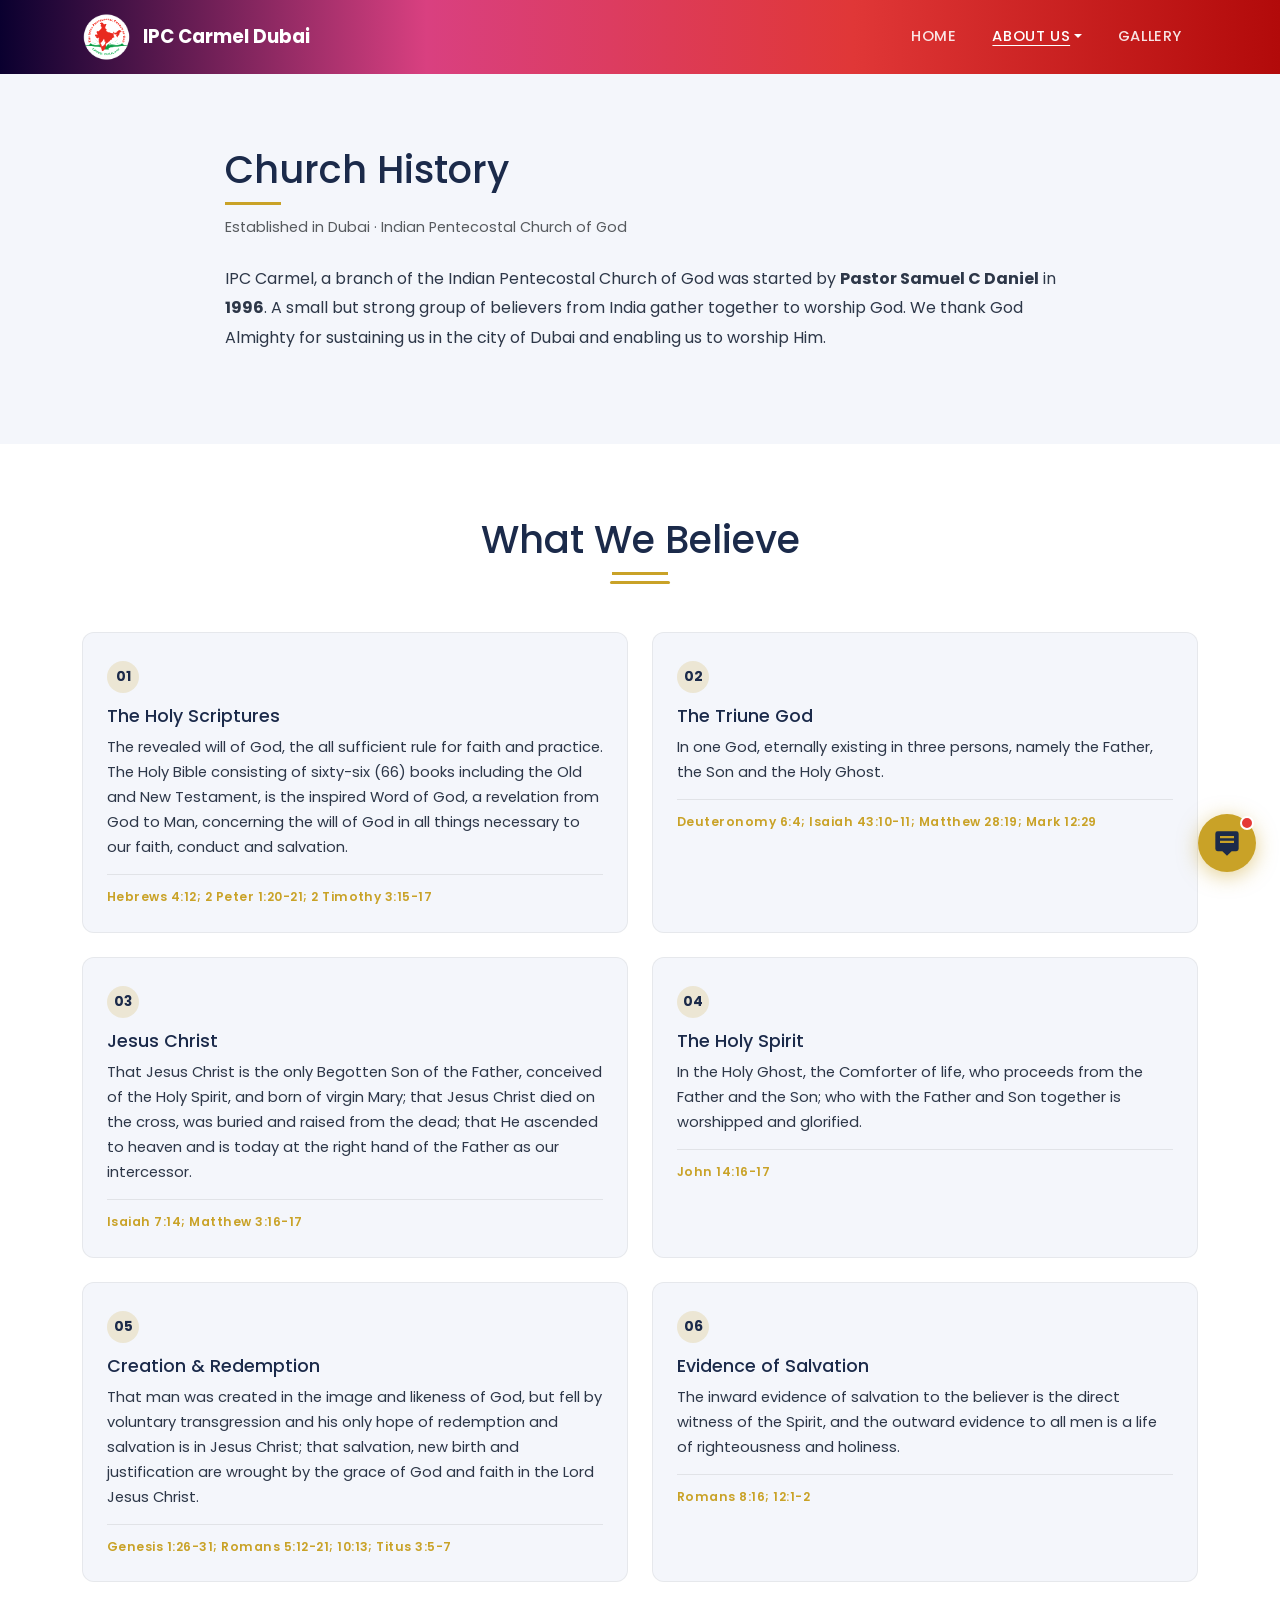
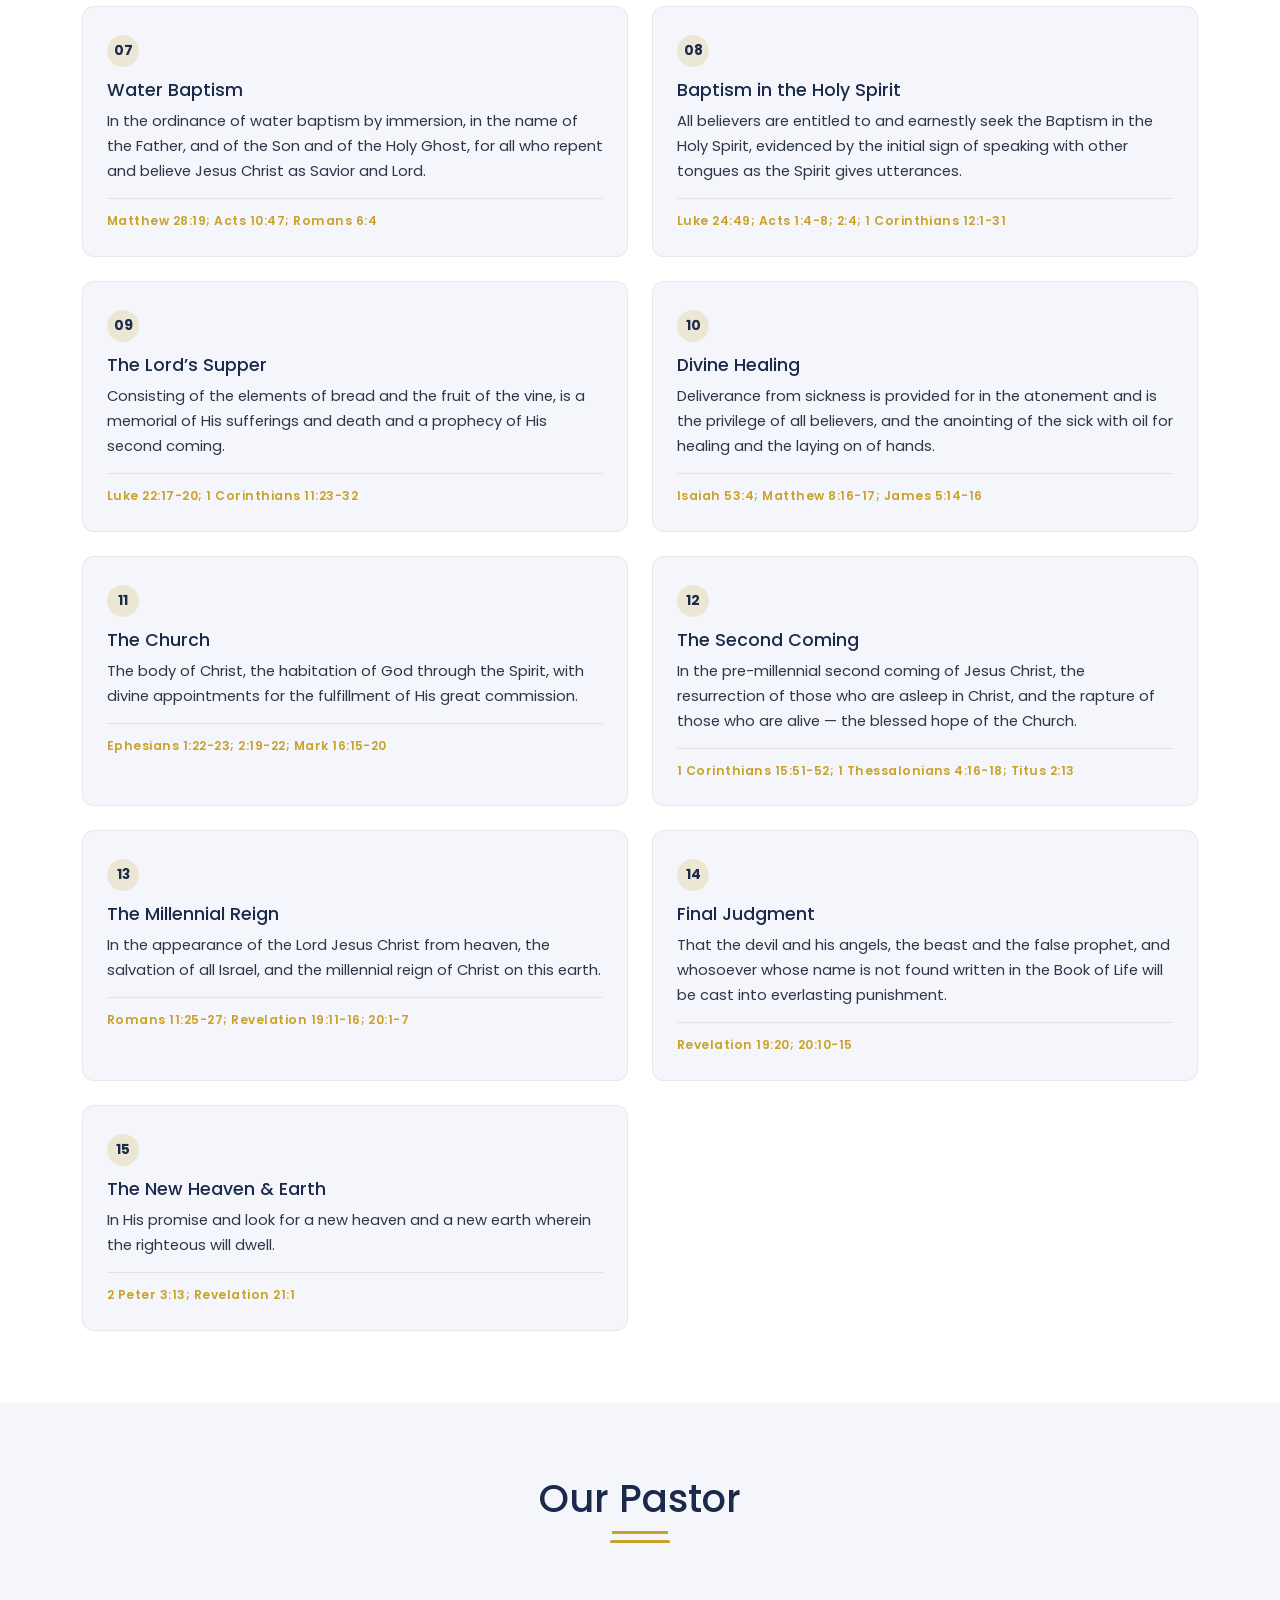
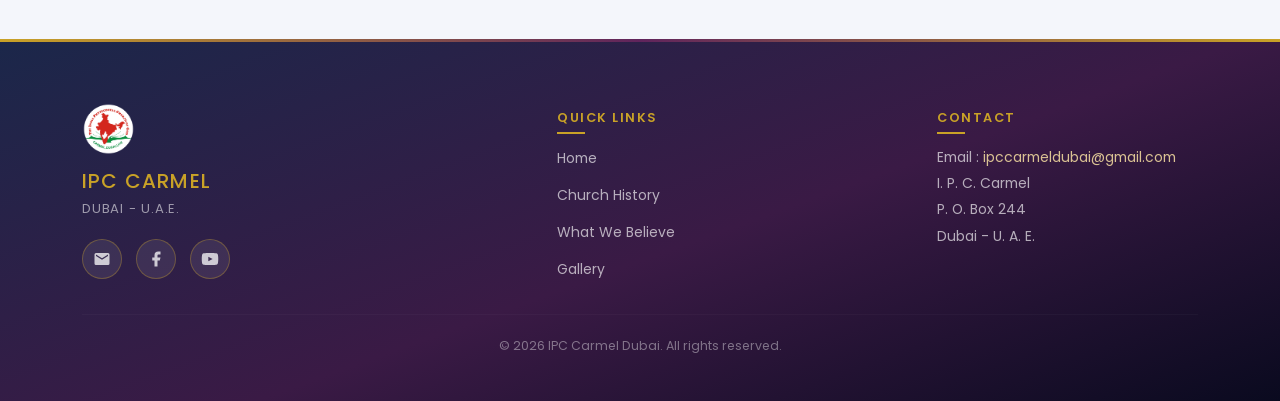
==== commit f27be358: "Restructure program cards, swap hero cross watermark to SVG, update heading font Move program titles" ====
--- a/about.html
+++ b/about.html
@@ -15,6 +15,7 @@
     <div class="container">
       <a class="navbar-brand" href="index.html">
         <img src="images/logo/logo.png" alt="IPC Carmel Dubai logo" width="180" height="57">
+        <span class="navbar-brand-text">IPC Carmel Dubai</span>
       </a>
       <button class="navbar-toggler" type="button"
               data-bs-toggle="collapse" data-bs-target="#mainNav"
@@ -44,14 +45,6 @@
   </nav>
   <!-- /NAVBAR -->
 
-  <!-- ═══════════════════════════ PAGE HERO ════════════════════════════════ -->
-  <div class="page-hero">
-    <div class="container">
-      <h1>About Us</h1>
-      <p>Our history, our faith, and the people who lead our congregation.</p>
-    </div>
-  </div>
-
   <!-- ═══════════════════════════ CHURCH HISTORY ═══════════════════════════ -->
   <section class="history-section" id="church-history" aria-labelledby="historyHeading">
     <div class="container">
--- a/css/style.css
+++ b/css/style.css
@@ -4,7 +4,7 @@
    ========================================================= */
 
 /* ---------- Google Fonts (local fallback to system serif) ---------- */
-@import url('https://fonts.googleapis.com/css2?family=Playfair+Display:wght@400;600;700&family=Inter:wght@300;400;500;600&display=swap');
+@import url('https://fonts.googleapis.com/css2?family=Poppins:wght@300;400;500;600;700&display=swap');
 
 /* ---------- CSS Variables ---------- */
 :root {
@@ -17,8 +17,8 @@
   --off-white: #f4f6fb;
   --text:      #2d3748;
   --text-muted:#6b7280;
-  --serif:     'Playfair Display', Georgia, serif;
-  --sans:      'Inter', system-ui, sans-serif;
+  --serif:     'Poppins', system-ui, sans-serif;
+  --sans:      'Poppins', system-ui, sans-serif;
   --radius:    8px;
   --shadow:    0 4px 24px rgba(0,0,0,0.10);
   --shadow-lg: 0 8px 40px rgba(0,0,0,0.16);
@@ -83,10 +83,23 @@
   background: linear-gradient(to right, #0a002f, #d94080, #e03737, #b20a0a) !important;
 }
 
+.navbar-brand {
+  display: flex;
+  align-items: center;
+  gap: 12px;
+}
 .navbar-brand img {
   height: 48px;
   width: auto;
   filter: brightness(1.1);
+}
+.navbar-brand-text {
+  font-family: var(--serif);
+  font-size: 1.15rem;
+  font-weight: 700;
+  color: #ffffff;
+  white-space: nowrap;
+  line-height: 1.1;
 }
 
 .navbar-nav .nav-link {
@@ -346,19 +359,17 @@
   border-color: var(--gold);
 }
 .program-card-top {
-  background: linear-gradient(135deg, #301B4A 0%, #60245c 100%);
+  background: linear-gradient(135deg, #1B274A 0%, #562460 100%);
   padding: 16px 24px;
 }
-.program-schedule {
-  font-size: 0.78rem;
-  font-weight: 600;
-  color: #dac293;
-  text-transform: uppercase;
-  letter-spacing: 0.08em;
+.program-card-top h5 {
+  font-family: var(--serif);
+  font-size: 1.15rem;
+  color: var(--gold);
   margin: 0;
 }
 .program-card-body {
-  background: linear-gradient(160deg, rgba(255,255,255,0.55) 0%, rgba(241,233,245,0.55) 100%);
+  background: linear-gradient(160deg, rgba(255,255,255,0.55) 0%, rgba(244,238,219,0.55) 100%);
   backdrop-filter: blur(12px);
   -webkit-backdrop-filter: blur(12px);
   border-top: 1px solid rgba(255,255,255,0.5);
@@ -367,19 +378,10 @@
   display: flex;
   flex-direction: column;
 }
-.program-card h5 {
-  font-family: var(--serif);
-  font-size: 1.2rem;
-  color: var(--navy);
-  margin: 0;
-}
 .program-meta {
   display: flex;
   flex-direction: column;
   gap: 8px;
-  margin-top: 16px;
-  padding-top: 16px;
-  border-top: 1px solid rgba(0,0,0,0.08);
 }
 .program-row {
   display: flex;
@@ -484,7 +486,7 @@
 }
 
 .media-card-header {
-  background: var(--navy);
+  background: linear-gradient(135deg, #301B4A 0%, #60245c 100%);
   padding: 14px 20px;
   display: flex;
   align-items: center;
@@ -538,7 +540,7 @@
 .event-img-placeholder {
   width: 100%;
   height: 280px;
-  background: linear-gradient(135deg, var(--navy) 0%, var(--navy-mid) 100%);
+  background: linear-gradient(135deg, #301B4A 0%, #60245c 100%);
   display: flex;
   flex-direction: column;
   align-items: center;
@@ -602,7 +604,7 @@
 }
 .yt-card-label {
   padding: 12px 16px 14px;
-  background: var(--navy);
+  background: linear-gradient(135deg, #1B274A 0%, #562460 100%);
 }
 .yt-card-label p {
   margin: 0;
@@ -623,7 +625,7 @@
 
 /* ---------- Footer ---------- */
 .site-footer {
-  background: linear-gradient(160deg, #16284d 0%, #12203f 55%, #0a1730 100%) !important;
+  background: linear-gradient(160deg, #1B274A 0%, #3a1a45 55%, #0a0a1f 100%) !important;
   padding: 64px 0 28px;
   position: relative;
 }
@@ -743,37 +745,6 @@
 }
 
 /* ---------- About Page ---------- */
-.page-hero {
-  background: linear-gradient(135deg, var(--navy) 0%, var(--navy-mid) 100%);
-  padding: 100px 0 60px;
-  text-align: center;
-  position: relative;
-  overflow: hidden;
-}
-.page-hero::before {
-  content: '\271D';
-  position: absolute;
-  font-size: 280px;
-  color: rgba(201,162,39,0.05);
-  top: 50%;
-  left: 50%;
-  transform: translate(-50%, -50%);
-  pointer-events: none;
-  line-height: 1;
-  font-family: Arial, sans-serif;
-  font-style: normal;
-  -webkit-text-stroke: 0;
-}
-.page-hero h1 {
-  color: var(--white);
-  font-size: clamp(2rem, 5vw, 3.4rem);
-  margin-bottom: 10px;
-}
-.page-hero p {
-  color: rgba(255,255,255,0.7);
-  font-size: 1rem;
-}
-
 .history-section { padding: 72px 0; background: var(--off-white); }
 
 .history-content p {
@@ -1143,7 +1114,6 @@
   .spotlight-section { padding: 40px 0; }
   .history-section, .leadership-section { padding: 40px 0; }
   .gallery-section { padding: 32px 0; }
-  .page-hero { padding: 80px 0 44px; }
   .hero { height: 65vh; min-height: 360px; }
   .event-img-wrap img { height: 220px; }
 
@@ -1196,10 +1166,6 @@
   .chat-window { bottom: 90px; right: 12px; }
   .chat-toggle-btn { bottom: 20px; right: 16px; }
 
-  /* Page hero smaller on phones */
-  .page-hero { padding: 70px 0 36px; }
-  .page-hero h1 { font-size: 1.8rem; }
-
   /* Section headings */
   .section-heading { font-size: 1.5rem; }
 
@@ -1207,11 +1173,18 @@
   .yt-card-label p { font-size: 0.8rem; }
 }
 
+@media (max-width: 576px) {
+  .navbar-brand img { height: 34px; }
+  .navbar-brand-text { font-size: 0.85rem; }
+}
+@media (max-width: 400px) {
+  .navbar-brand img { height: 30px; }
+  .navbar-brand-text { font-size: 0.72rem; }
+}
 @media (max-width: 360px) {
   body { font-size: 15px; }
   .hero-text h1 { font-size: 1.6rem; }
   .hero-service-info { font-size: 0.68rem; }
-  .navbar-brand img { height: 34px; }
   .two-col-section { padding: 24px 0; }
 }
 
